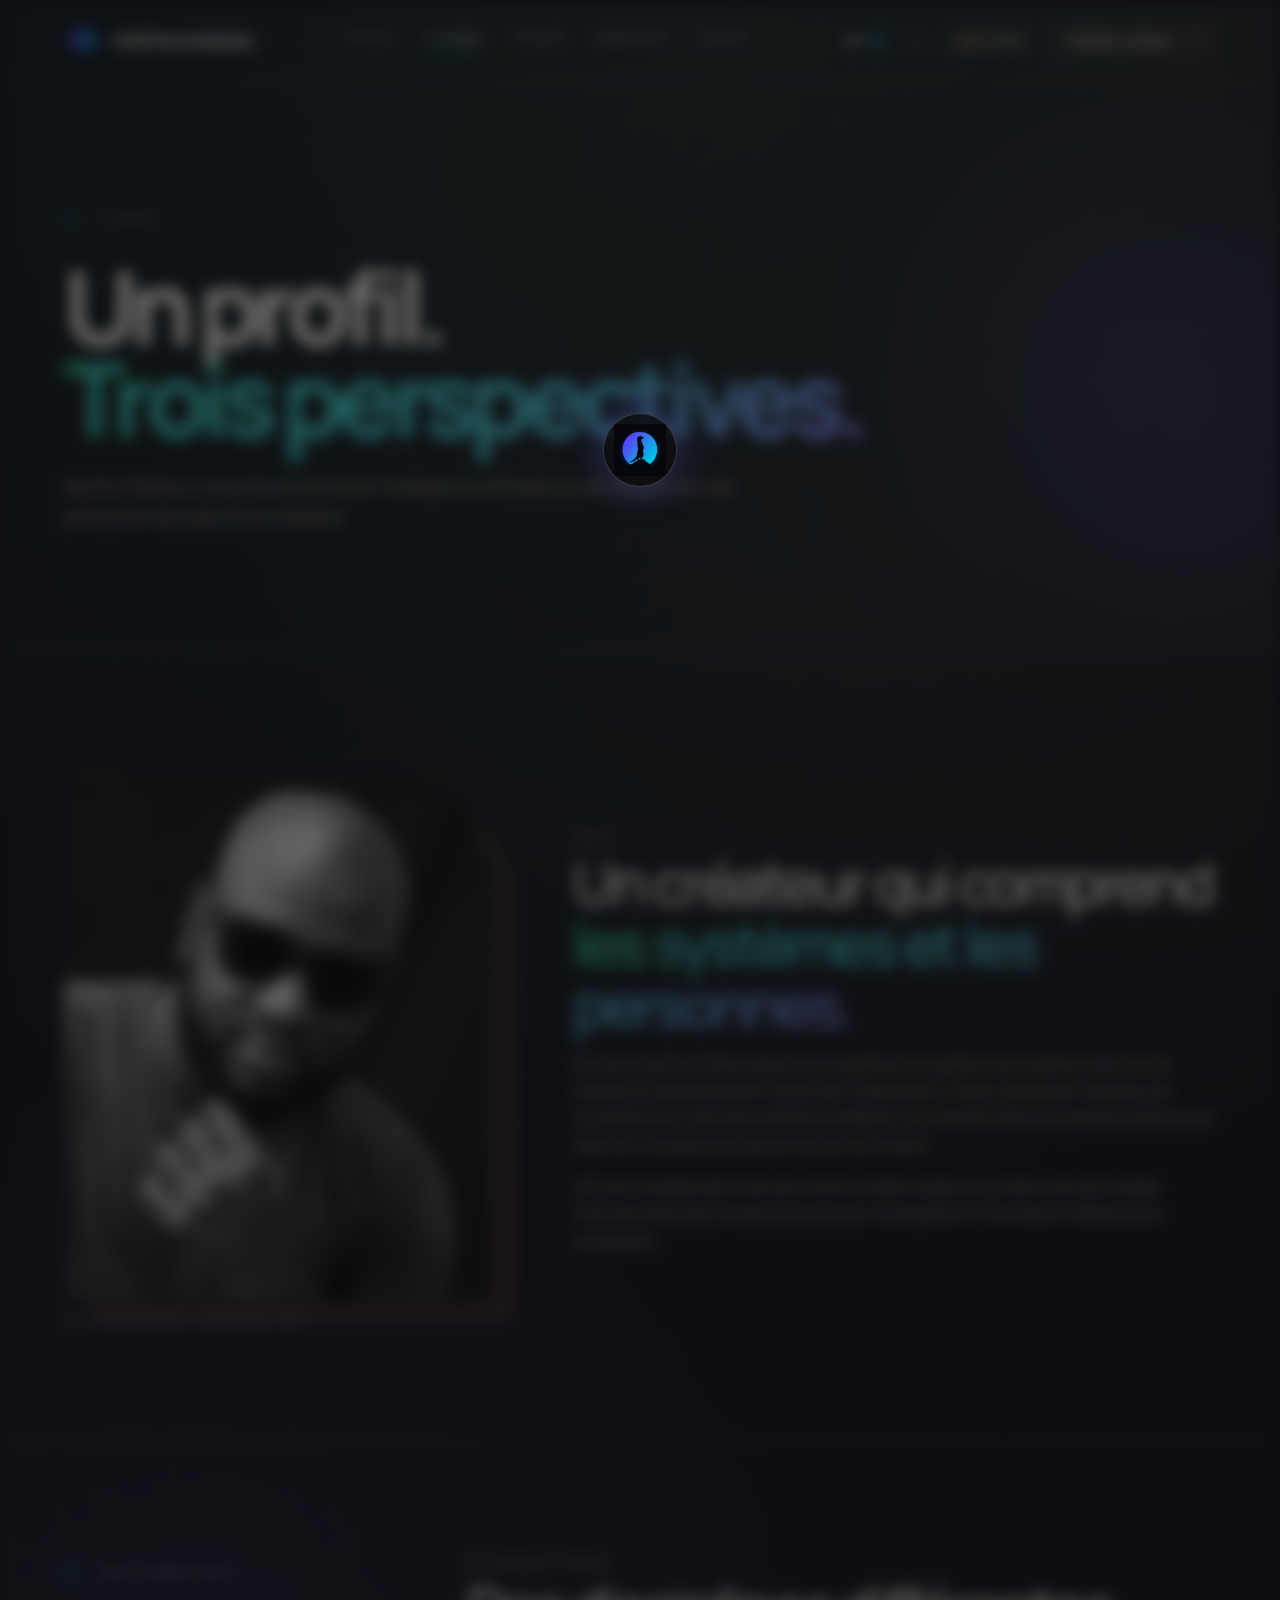
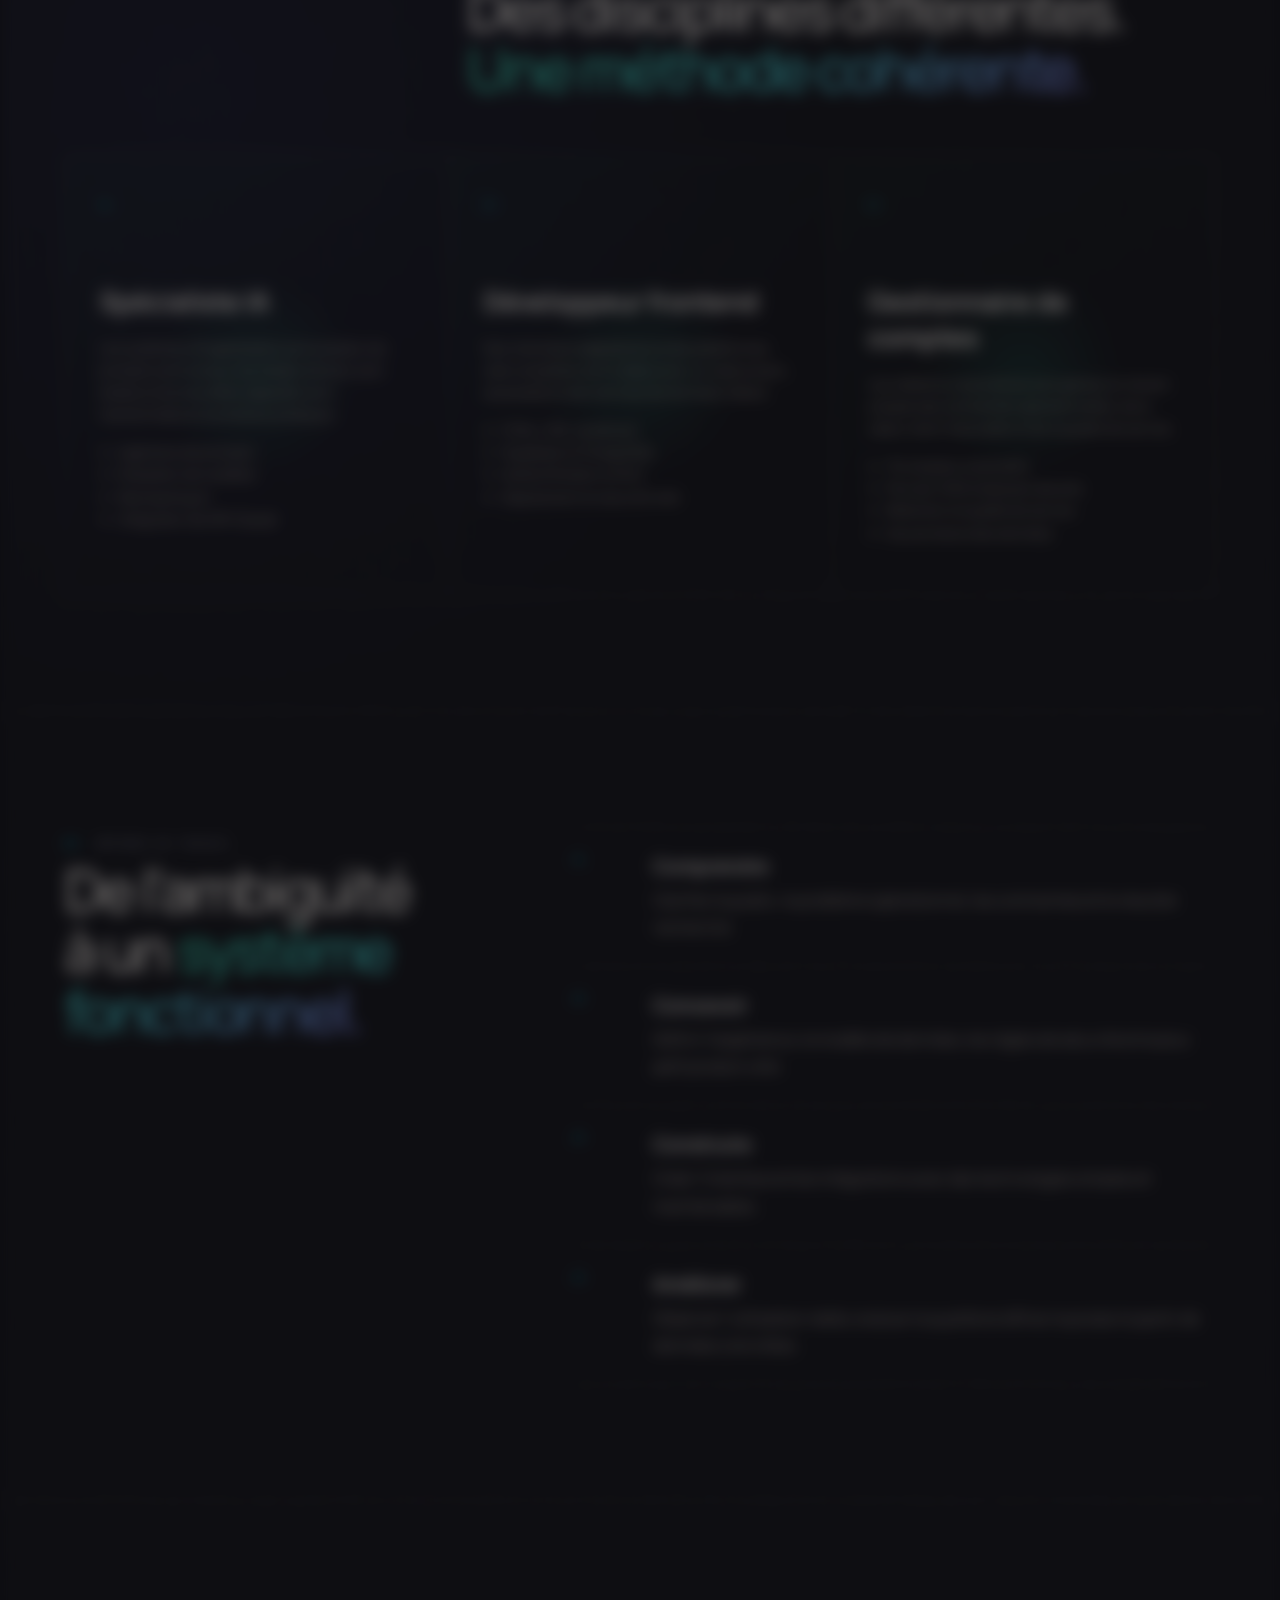
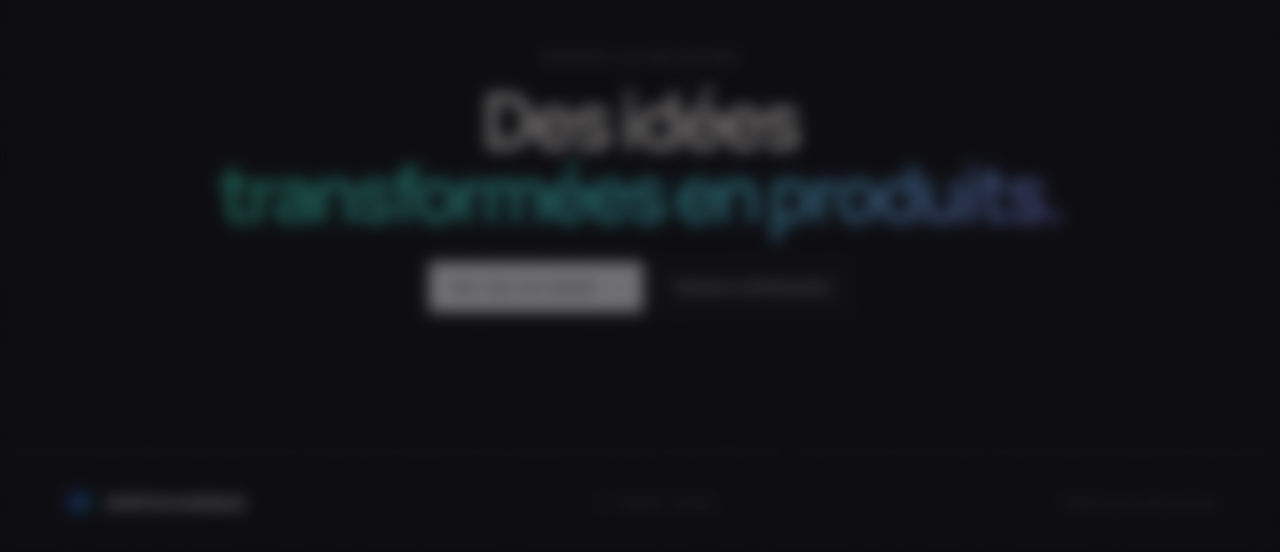
==== about.html @ bcaf723c "Initial portfolio website" ====
<!DOCTYPE html>
<html lang="fr">
<head>
  <meta charset="UTF-8">
  <meta name="viewport" content="width=device-width, initial-scale=1.0">
  <meta name="description" content="Découvrez le profil hybride de Myrtho Charles entre intelligence artificielle, développement frontend et gestion de comptes.">
  <title>À propos | Myrtho Charles</title>
  <script src="language-bootstrap.js"></script>
  <link rel="icon" href="assets/images/otter-tech-logo.png">
  <link rel="preconnect" href="https://fonts.googleapis.com">
  <link rel="preconnect" href="https://fonts.gstatic.com" crossorigin>
  <link href="https://fonts.googleapis.com/css2?family=Geist+Mono:wght@400;500;600;700&family=Manrope:wght@400;500;600;700;800&display=swap" rel="stylesheet">
  <link rel="stylesheet" href="styles.css">
</head>
<body class="tech-mode">
  <div class="page-noise" aria-hidden="true"></div>

  <!-- En-tête commun à toutes les pages. -->
  <header class="site-header">
    <a class="brand" href="index.html"><img src="assets/images/otter-tech-logo.png" alt="Logo en forme de loutre"><span>MYRTHO CHARLES<span class="accent">.</span></span></a>
    <button class="menu-button" type="button" aria-label="Ouvrir le menu" aria-expanded="false">☰</button>
    <nav class="main-navigation" aria-label="Navigation principale">
      <a href="index.html">Accueil</a>
      <a class="active" href="about.html">À propos</a>
      <a href="projects.html">Projets</a>
      <a href="experience.html">Expérience</a>
      <a href="contact.html">Contact</a>
    </nav>
    <div class="header-actions">
      <button class="mode-toggle" type="button" aria-label="Changer de perspective"><span class="tech-label active">TECH</span><i aria-hidden="true"></i><span class="business-label">BIZ</span></button>
      <div class="language-control"><label for="language-selector">LANGUE</label><select id="language-selector" aria-label="Choisir la langue du site"><option value="en">EN</option><option value="fr" selected>FR</option><option value="ht">KR</option><option value="es">ES</option></select><div id="google-translate-element" aria-hidden="true"></div></div>
      <a class="small-button" href="contact.html">Prendre contact <span>↗</span></a>
    </div>
  </header>

  <main>
    <!-- Introduction de la page. -->
    <section class="inner-hero">
      <p class="section-number"><span>01</span> À PROPOS</p>
      <h1>Un profil.<br><em>Trois perspectives.</em></h1>
      <p>Myrtho Charles évolue à la rencontre de l’intelligence artificielle, du développement de produits et des opérations d’affaires.</p>
    </section>

    <!-- Présentation personnelle détaillée. -->
    <section class="section profile-section">
      <figure class="profile-photo">
        <img src="assets/images/tito-old.jpg" alt="Portrait de Bui Gerry Myrtho Charles">
        <figcaption>Bui Gerry Myrtho Charles · Port-au-Prince, Haïti</figcaption>
      </figure>
      <div class="profile-copy">
        <p class="eyebrow">PROFIL</p>
        <h2>Un créateur qui comprend <em>les systèmes et les personnes.</em></h2>
        <p>Bui Gerry Myrtho Charles associe une expérience en gestion de comptes clients à une pratique du développement web et de l’IA générative. Cette combinaison favorise une compréhension claire des problèmes d’affaires, leur transformation en produits utiles et une attention constante aux personnes qui les utilisent.</p>
        <p>CEO de ComptaGuide Financials, Myrtho Charles dirige une initiative de technologie financière destinée à rendre les processus comptables et l’information d’affaires plus accessibles.</p>
      </div>
    </section>

    <!-- Les trois axes qui structurent le profil. -->
    <section class="section">
      <div class="section-heading"><p class="section-number"><span>02</span> TROIS PERSPECTIVES</p><div><p class="eyebrow">UN AVANTAGE HYBRIDE</p><h2>Des disciplines différentes.<br><em>Une méthode cohérente.</em></h2></div></div>
      <div class="detail-grid">
        <article><span>01</span><h3>Spécialiste IA</h3><p>Les systèmes d’IA générative sont évalués, les prompts sont conçus, les modes d’échec sont testés et les nouvelles capacités sont transformées en processus pratiques.</p><ul><li>Ingénierie de prompts</li><li>Évaluation de modèles</li><li>Red teaming IA</li><li>Intégration de l’API Claude</li></ul></article>
        <article><span>02</span><h3>Développeur frontend</h3><p>Des interfaces adaptatives et des plateformes web complètes sont créées avec un code propre, accessible et des services de données fiables.</p><ul><li>HTML, CSS, JavaScript</li><li>Supabase et PostgreSQL</li><li>Authentification et RLS</li><li>Déploiement et sécurité web</li></ul></article>
        <article><span>03</span><h3>Gestionnaire de comptes</h3><p>Les relations corporatives sont gérées en tenant compte des contraintes opérationnelles, de la valeur client mesurable et de la qualité de service.</p><ul><li>76 comptes corporatifs</li><li>Plus de 3 000 employés assurés</li><li>Rétention et qualité de service</li><li>Gouvernance des données</li></ul></article>
      </div>
    </section>

    <!-- Méthode de travail. -->
    <section class="section process-section">
      <div><p class="section-number"><span>03</span> MÉTHODE DE TRAVAIL</p><h2>De l’ambiguïté<br>à un <em>système fonctionnel.</em></h2></div>
      <ol class="process-list">
        <li><span>01</span><div><h3>Comprendre</h3><p>Clarifier le public, le problème opérationnel, les contraintes et le résultat recherché.</p></div></li>
        <li><span>02</span><div><h3>Concevoir</h3><p>Définir l’expérience, le modèle de données, les règles de sécurité et le plus petit produit utile.</p></div></li>
        <li><span>03</span><div><h3>Construire</h3><p>Créer l’interface et les intégrations avec des technologies simples et maintenables.</p></div></li>
        <li><span>04</span><div><h3>Améliorer</h3><p>Observer l’utilisation réelle, évaluer la qualité et affiner le produit à partir de données concrètes.</p></div></li>
      </ol>
    </section>

    <section class="contact-section"><p class="eyebrow">DÉCOUVRIR LES RÉALISATIONS</p><h2>Des idées<br><em>transformées en produits.</em></h2><div class="button-group"><a class="primary-button" href="projects.html">Voir tous les projets <span>→</span></a><a class="secondary-button" href="experience.html">Parcours professionnel</a></div></section>
  </main>

  <footer class="site-footer"><a class="brand" href="index.html"><img src="assets/images/otter-tech-logo.png" alt=""><span>MYRTHO CHARLES<span class="accent">.</span></span></a><p>IA × FRONTEND × AFFAIRES</p><p>© <span id="current-year"></span> Bui Gerry Myrtho Charles</p></footer>
  <script src="script.js"></script>
</body>
</html>
---- styles.css ----
/* ==========================================================
   1. VARIABLES ET RÉGLAGES GÉNÉRAUX
   Les couleurs et polices principales sont centralisées ici.
========================================================== */
:root {
  --color-background: #0d0d11;
  --color-surface: #19171a;
  --color-text: #fff8ef;
  --color-muted: #b9aca2;
  --color-violet: #6366f1;
  --color-cyan: #06b6d4;
  --color-coral: #ff8a6b;
  --color-gold: #f5c46b;
  --color-forest: #123c2f;
  --color-forest-deep: #071f19;
  --color-emerald: #2dd4a8;
  --color-mint: #a7f3d0;
  --color-border: rgba(255, 248, 239, 0.14);
  --gradient-accent: linear-gradient(135deg, #2dd4a8, #43d4dc 55%, #8b86ff);
  --font-body: "Manrope", Arial, sans-serif;
  --font-code: "Geist Mono", monospace;
  --page-width: 1440px;
}

* {
  box-sizing: border-box;
}

html {
  scroll-behavior: smooth;
}

body {
  margin: 0;
  background:
    radial-gradient(circle at 50% 0%, rgba(18, 60, 47, 0.38), transparent 34%),
    radial-gradient(circle at 85% 8%, rgba(255, 138, 107, 0.07), transparent 25%),
    radial-gradient(circle at 15% 45%, rgba(99, 102, 241, 0.08), transparent 28%),
    var(--color-background);
  color: var(--color-text);
  font-family: var(--font-body);
}

/* Présente la structure du site sous un flou pendant la traduction. */
html.translation-pending {
  background: #0d0d11;
}

html.translation-pending body {
  filter: blur(8px);
  opacity: 0.42;
  pointer-events: none;
  user-select: none;
}

html.translation-pending::after {
  content: "";
  position: fixed;
  z-index: 10000;
  top: 50%;
  left: 50%;
  width: 72px;
  height: 72px;
  border: 1px solid rgba(255, 255, 255, 0.18);
  border-radius: 50%;
  background: rgba(13, 13, 17, 0.8) url("assets/images/otter-tech-logo.png") center / 52px no-repeat;
  box-shadow: 0 0 38px rgba(99, 102, 241, 0.35);
  transform: translate(-50%, -50%);
}

a {
  color: inherit;
  text-decoration: none;
}

button {
  color: inherit;
  font: inherit;
}

.business-content {
  display: none;
}

.business-mode .business-content {
  display: block;
}

.business-mode .tech-content {
  display: none;
}

.page-noise {
  position: fixed;
  z-index: 20;
  inset: 0;
  pointer-events: none;
  opacity: 0.035;
  background-image: url("data:image/svg+xml,%3Csvg viewBox='0 0 180 180' xmlns='http://www.w3.org/2000/svg'%3E%3Cfilter id='noise'%3E%3CfeTurbulence type='fractalNoise' baseFrequency='.9' numOctaves='3'/%3E%3C/filter%3E%3Crect width='100%25' height='100%25' filter='url(%23noise)'/%3E%3C/svg%3E");
}

.accent {
  color: var(--color-cyan);
}

/* ==========================================================
   2. COMPOSANTS RÉUTILISABLES
   Boutons, étiquettes, titres et tags partagés dans le site.
========================================================== */
.brand {
  display: flex;
  align-items: center;
  gap: 12px;
  font-weight: 800;
  letter-spacing: -0.04em;
}

.brand img {
  width: 38px;
  height: 38px;
  border-radius: 50%;
  object-fit: cover;
}

.eyebrow,
.section-number {
  color: #858594;
  font-family: var(--font-code);
  font-size: 10px;
  font-weight: 600;
  letter-spacing: 0.15em;
}

.eyebrow span,
.section-number span {
  margin-right: 10px;
  color: var(--color-cyan);
}

.primary-button,
.secondary-button,
.small-button {
  display: inline-flex;
  align-items: center;
  justify-content: center;
  gap: 18px;
  border: 1px solid var(--color-border);
  font-family: var(--font-code);
  font-size: 12px;
  font-weight: 600;
  transition: 200ms ease;
}

/* Sélecteur personnalisé qui pilote Google Traduction. */
.language-control {
  position: relative;
  display: flex;
  align-items: center;
  gap: 7px;
  padding: 7px 9px;
  border: 1px solid var(--color-border);
  border-radius: 20px;
  background: rgba(255, 248, 239, 0.05);
}

.language-control label {
  color: var(--color-gold);
  font-family: var(--font-code);
  font-size: 8px;
  font-weight: 700;
}

.language-control select {
  border: 0;
  outline: 0;
  background: transparent;
  color: var(--color-text);
  font-family: var(--font-code);
  font-size: 10px;
  cursor: pointer;
}

.language-control option {
  background: var(--color-surface);
}

#google-translate-element,
.goog-te-banner-frame,
.skiptranslate iframe,
#goog-gt-tt,
.goog-te-balloon-frame,
iframe.goog-te-balloon-frame,
.goog-tooltip,
.goog-tooltip:hover,
.goog-te-spinner-pos {
  display: none !important;
}

/* Supprime la sélection bleue et l'infobulle d'évaluation de Google. */
.goog-text-highlight {
  border: 0 !important;
  background: transparent !important;
  background-color: transparent !important;
  box-shadow: none !important;
}

/* Google enveloppe chaque traduction dans des balises font. */
body.translated-ltr font,
body.translated-rtl font {
  background: transparent !important;
  background-color: transparent !important;
  box-shadow: none !important;
}

body {
  top: 0 !important;
}

.primary-button {
  padding: 16px 20px;
  border-color: #ffffff;
  background: #ffffff;
  color: #0d0d11;
}

.primary-button:hover {
  border-color: var(--color-emerald);
  background: var(--color-emerald);
  box-shadow: 0 12px 35px rgba(45, 212, 168, 0.22);
  transform: translateY(-3px);
}

.secondary-button {
  padding: 16px 20px;
  background: rgba(255, 255, 255, 0.025);
}

.secondary-button:hover,
.small-button:hover {
  border-color: var(--color-emerald);
  background: rgba(45, 212, 168, 0.1);
  box-shadow: 0 10px 30px rgba(7, 31, 25, 0.45);
  transform: translateY(-3px);
}

.secondary-button b {
  color: var(--color-cyan);
}

.button-group {
  display: flex;
  gap: 12px;
  margin-top: 32px;
}

.tags {
  display: flex;
  flex-wrap: wrap;
  gap: 7px;
}

.tags span {
  padding: 7px 9px;
  border: 1px solid var(--color-border);
  background: rgba(255, 255, 255, 0.02);
  color: #a7a7b4;
  font-family: var(--font-code);
  font-size: 9px;
}

.section {
  max-width: var(--page-width);
  margin: 0 auto;
  padding: 115px 5vw;
  border-bottom: 1px solid var(--color-border);
}

.section-heading {
  display: grid;
  grid-template-columns: 35% 65%;
  margin-bottom: 55px;
}

.section-heading .eyebrow {
  margin-top: 0;
}

.section h2 {
  margin: 0;
  font-size: clamp(36px, 4.6vw, 68px);
  font-weight: 500;
  line-height: 1.03;
  letter-spacing: -0.055em;
}

.section h2 em,
.contact-section h2 em,
.hero h2 em {
  background: var(--gradient-accent);
  background-clip: text;
  color: transparent;
  font-style: normal;
}

/* ==========================================================
   3. EN-TÊTE ET NAVIGATION
========================================================== */
.site-header {
  position: relative;
  z-index: 10;
  display: flex;
  align-items: center;
  justify-content: space-between;
  max-width: var(--page-width);
  height: 82px;
  margin: 0 auto;
  padding: 0 5vw;
  border-bottom: 1px solid var(--color-border);
}

.main-navigation {
  display: flex;
  gap: 32px;
  color: #aaaab8;
  font-family: var(--font-code);
  font-size: 12px;
}

.main-navigation a:hover {
  color: #ffffff;
}

.main-navigation a.active {
  color: #ffffff;
}

.main-navigation a.active::after {
  display: block;
  width: 100%;
  height: 1px;
  margin-top: 6px;
  background: var(--gradient-accent);
  content: "";
}

.header-actions,
.mode-toggle {
  display: flex;
  align-items: center;
}

.header-actions {
  gap: 16px;
}

.mode-toggle {
  gap: 7px;
  border: 0;
  background: transparent;
  color: #666676;
  font-family: var(--font-code);
  font-size: 9px;
  font-weight: 700;
  cursor: pointer;
}

.mode-toggle .active {
  color: #ffffff;
}

.mode-toggle i {
  position: relative;
  width: 31px;
  height: 17px;
  border: 1px solid var(--color-border);
  border-radius: 10px;
}

.mode-toggle i::after {
  position: absolute;
  top: 3px;
  left: 3px;
  width: 9px;
  height: 9px;
  border-radius: 50%;
  background: var(--color-cyan);
  content: "";
  transition: 200ms ease;
}

.business-mode .mode-toggle i::after {
  left: 17px;
  background: var(--color-violet);
}

.small-button {
  padding: 12px 17px;
  background: rgba(255, 255, 255, 0.04);
}

.menu-button {
  display: none;
  border: 0;
  background: transparent;
  font-size: 24px;
}

/* ==========================================================
   4. SECTION HERO
========================================================== */
.hero {
  position: relative;
  display: grid;
  grid-template-columns: 58% 42%;
  max-width: var(--page-width);
  min-height: 780px;
  margin: 0 auto;
  padding: 100px 5vw 45px;
  overflow: hidden;
}

.hero::before {
  position: absolute;
  top: 70px;
  left: -380px;
  width: 600px;
  height: 600px;
  border-radius: 50%;
  background: rgba(255, 138, 107, 0.11);
  content: "";
  filter: blur(100px);
}

.hero-content {
  position: relative;
  z-index: 2;
}

.availability-badge {
  display: inline-flex;
  align-items: center;
  gap: 9px;
  padding: 8px 12px;
  border: 1px solid rgba(6, 182, 212, 0.25);
  border-radius: 30px;
  background: rgba(6, 182, 212, 0.07);
  color: #c8fbff;
  font-family: var(--font-code);
  font-size: 10px;
  font-weight: 600;
  letter-spacing: 0.08em;
  text-transform: uppercase;
}

.availability-badge i {
  width: 7px;
  height: 7px;
  border-radius: 50%;
  background: #35e2a2;
  box-shadow: 0 0 12px #35e2a2;
  animation: pulse 1.8s infinite;
}

.hero .eyebrow {
  margin: 30px 0 16px;
}

.hero h1 {
  max-width: 800px;
  margin: 0;
  font-family: "Playfair Display", Georgia, serif;
  font-size: clamp(56px, 7vw, 104px);
  font-weight: 800;
  line-height: 0.94;
  letter-spacing: -0.035em;
}

.hero h1 span {
  display: inline-block;
  color: transparent;
  background: linear-gradient(
    110deg,
    #c4b5fd 0%,
    #8b5cf6 24%,
    #6366f1 48%,
    #22d3ee 76%,
    #a5f3fc 100%
  );
  background-size: 180% 100%;
  background-clip: text;
  -webkit-background-clip: text;
  -webkit-text-stroke: 0.35px rgba(255, 255, 255, 0.32);
  filter:
    drop-shadow(0 2px 0 rgba(0, 0, 0, 0.35))
    drop-shadow(0 0 18px rgba(99, 102, 241, 0.22))
    drop-shadow(0 0 28px rgba(6, 182, 212, 0.12));
  animation: luxury-gradient 8s ease-in-out infinite alternate;
}

.hero h2 {
  max-width: 690px;
  margin: 35px 0 20px;
  font-size: clamp(25px, 3vw, 43px);
  font-weight: 500;
  line-height: 1.1;
  letter-spacing: -0.045em;
}

.hero-description {
  max-width: 660px;
  color: var(--color-muted);
  font-size: 15px;
  line-height: 1.75;
}

.hero-visual {
  position: relative;
  display: flex;
  align-items: center;
  justify-content: center;
}

.hero-visual > img {
  width: min(430px, 100%);
  border-radius: 50%;
  filter: drop-shadow(0 0 40px rgba(6, 182, 212, 0.16));
  animation: float 6s ease-in-out infinite;
}

.orbit {
  position: absolute;
  width: 470px;
  height: 470px;
  border: 1px solid rgba(255, 255, 255, 0.1);
  border-radius: 50%;
}

.orbit-large {
  width: 540px;
  height: 540px;
  border-style: dashed;
  animation: rotate 30s linear infinite;
}

.floating-card {
  position: absolute;
  display: flex;
  align-items: center;
  gap: 10px;
  padding: 10px 14px;
  border: 1px solid var(--color-border);
  background: rgba(31, 27, 27, 0.9);
  backdrop-filter: blur(12px);
}

.floating-card strong {
  color: var(--color-cyan);
  font-family: var(--font-code);
}

.floating-card small {
  color: var(--color-muted);
  font-family: var(--font-code);
  font-size: 8px;
}

.card-ai {
  top: 25%;
  right: 0;
}

.card-clients {
  bottom: 25%;
  left: 0;
}

/* Terminal décoratif du hero. */
.terminal {
  grid-column: 1 / -1;
  width: min(780px, 75%);
  margin-top: 35px;
  border: 1px solid var(--color-border);
  background: rgba(5, 5, 8, 0.75);
  box-shadow: 0 15px 50px rgba(0, 0, 0, 0.3);
  font-family: var(--font-code);
  font-size: 12px;
}

.terminal-header {
  display: flex;
  align-items: center;
  gap: 6px;
  height: 32px;
  padding: 0 12px;
  border-bottom: 1px solid var(--color-border);
}

.terminal-header span {
  width: 7px;
  height: 7px;
  border-radius: 50%;
  background: #464650;
}

.terminal-header b {
  margin-left: 8px;
  color: #5d5d6d;
  font-size: 9px;
}

.terminal code {
  display: block;
  padding: 17px;
  color: #c8cad5;
}

.terminal code i {
  color: var(--color-cyan);
}

.cursor {
  display: inline-block;
  width: 7px;
  height: 14px;
  margin-left: 3px;
  background: var(--color-violet);
  vertical-align: middle;
  animation: blink 800ms infinite;
}

/* ==========================================================
   5. INDICATEURS ET SECTION À PROPOS
========================================================== */
.metrics {
  display: grid;
  grid-template-columns: repeat(3, 1fr);
  max-width: var(--page-width);
  margin: 0 auto;
  padding: 0 5vw;
  border-top: 1px solid var(--color-border);
  border-bottom: 1px solid var(--color-border);
}

.metrics article {
  display: flex;
  align-items: center;
  gap: 16px;
  padding: 35px 28px;
  border-left: 1px solid var(--color-border);
}

/* Introduction humaine placée entre les chiffres et la présentation. */
.human-intro {
  display: grid;
  grid-template-columns: 0.65fr 1.35fr;
  align-items: center;
  gap: 70px;
  max-width: var(--page-width);
  margin: 0 auto;
  padding: 90px 5vw;
  border-bottom: 1px solid var(--color-border);
  background: linear-gradient(110deg, rgba(255, 138, 107, 0.075), rgba(245, 196, 107, 0.025));
}

.human-intro figure {
  margin: 0;
}

.human-intro img {
  display: block;
  width: min(360px, 100%);
  border-radius: 42% 42% 12px 12px;
  box-shadow: 22px 22px 0 rgba(245, 196, 107, 0.12);
}

.human-intro h2 {
  margin: 15px 0 20px;
  font-size: clamp(34px, 4vw, 58px);
  line-height: 1.05;
  letter-spacing: -0.05em;
}

.human-intro h2 em {
  color: var(--color-coral);
  font-style: normal;
}

.human-intro > div > p:not(.eyebrow) {
  max-width: 650px;
  color: var(--color-muted);
  line-height: 1.75;
}

.human-intro a {
  display: inline-block;
  margin-top: 18px;
  color: var(--color-gold);
  font-family: var(--font-code);
  font-size: 11px;
}

.metrics article:first-child {
  border-left: 0;
}

.metrics strong {
  font-size: 34px;
  letter-spacing: -0.05em;
}

.metrics strong span {
  color: var(--color-cyan);
}

.metrics p {
  color: var(--color-muted);
  font-family: var(--font-code);
  font-size: 9px;
  line-height: 1.6;
  text-transform: uppercase;
}

.about-grid {
  display: grid;
  grid-template-columns: 1.3fr 0.7fr;
  align-items: end;
  gap: 90px;
  margin-top: 45px;
}

.about-grid h2 span {
  color: #777785;
}

.about-grid > div > p {
  color: var(--color-muted);
  font-size: 15px;
  line-height: 1.75;
}

.mode-message {
  margin-top: 25px;
  padding-left: 14px;
  border-left: 2px solid var(--color-cyan);
  color: var(--color-cyan) !important;
  font-family: var(--font-code);
  font-size: 10px !important;
  font-weight: 600;
}

/* ==========================================================
   6. CARTES DE COMPÉTENCES
========================================================== */
.skill-grid {
  display: grid;
  grid-template-columns: repeat(4, 1fr);
  border: 1px solid var(--color-border);
}

.skill-card {
  position: relative;
  min-height: 310px;
  padding: 28px;
  border-left: 1px solid var(--color-border);
  background: linear-gradient(145deg, rgba(255, 248, 239, 0.045), rgba(255, 138, 107, 0.015));
  transition: 200ms ease;
}

.skill-card:first-child {
  border-left: 0;
}

.skill-card:hover {
  background: rgba(99, 102, 241, 0.07);
  transform: translateY(-4px);
}

.skill-icon {
  display: block;
  margin-bottom: 55px;
  color: var(--color-cyan);
  font-size: 25px;
}

.skill-card h3 {
  margin-bottom: 22px;
  font-size: 18px;
}

.skill-card > b {
  position: absolute;
  right: 20px;
  bottom: 17px;
  color: #454550;
  font-family: var(--font-code);
  font-size: 9px;
}

/* ==========================================================
   7. CARTES DE PROJETS
========================================================== */
.project-list {
  display: grid;
  gap: 18px;
}

.project-card {
  border: 1px solid var(--color-border);
  background: linear-gradient(120deg, rgba(255, 248, 239, 0.045), rgba(255, 138, 107, 0.015));
  overflow: hidden;
}

.project-card:hover {
  border-color: rgba(99, 102, 241, 0.45);
}

.project-header {
  display: grid;
  grid-template-columns: 55px 1fr 52px;
  align-items: center;
  height: 52px;
  border-bottom: 1px solid var(--color-border);
}

.project-header > span,
.project-header > a {
  display: grid;
  place-items: center;
  height: 100%;
}

.project-header > span {
  border-right: 1px solid var(--color-border);
  color: var(--color-cyan);
  font-family: var(--font-code);
  font-size: 10px;
}

.project-header > a {
  border-left: 1px solid var(--color-border);
  font-size: 22px;
}

.project-header p {
  padding-left: 20px;
  color: #858593;
  font-family: var(--font-code);
  font-size: 9px;
  font-weight: 600;
  letter-spacing: 0.12em;
}

.project-content {
  display: grid;
  grid-template-columns: 1fr 1.1fr;
  min-height: 350px;
}

.project-content > div:first-child {
  padding: 55px;
}

.project-content h3 {
  margin: 0 0 18px;
  font-size: 36px;
  letter-spacing: -0.04em;
}

.project-content p {
  max-width: 480px;
  color: var(--color-muted);
  line-height: 1.7;
}

.project-content .tags {
  margin-top: 30px;
}

.compact-project {
  display: block;
  min-height: 0;
}

.project-dashboard {
  display: grid;
  place-items: center;
  padding: 40px;
  background: radial-gradient(circle, rgba(99, 102, 241, 0.15), transparent 65%);
}

.dashboard-window {
  width: 100%;
  max-width: 480px;
  border: 1px solid rgba(255, 255, 255, 0.15);
  background: #0a0a0e;
  box-shadow: 0 25px 60px rgba(0, 0, 0, 0.5);
  aspect-ratio: 1.55;
  transform: perspective(900px) rotateY(-4deg) rotateX(3deg);
}

.dashboard-bar {
  display: flex;
  align-items: center;
  gap: 5px;
  height: 28px;
  padding: 0 10px;
  border-bottom: 1px solid var(--color-border);
}

.dashboard-bar i {
  width: 6px;
  height: 6px;
  border-radius: 50%;
  background: #373741;
}

.dashboard-body {
  display: grid;
  grid-template-columns: 20% 80%;
  height: calc(100% - 28px);
}

.dashboard-body aside {
  border-right: 1px solid var(--color-border);
}

.dashboard-body > div {
  display: grid;
  grid-template-columns: repeat(3, 1fr);
  gap: 10px;
  padding: 28px;
}

.dashboard-body span,
.dashboard-body strong {
  grid-column: 1 / -1;
  display: block;
  background: rgba(255, 255, 255, 0.12);
}

.dashboard-body span {
  width: 35%;
  height: 7px;
  background: var(--color-violet);
}

.dashboard-body strong {
  width: 65%;
  height: 24px;
}

.dashboard-body i {
  height: 80px;
  border: 1px solid var(--color-border);
  background: linear-gradient(to top, rgba(6, 182, 212, 0.2), transparent);
}

.project-stats {
  display: grid;
  grid-template-columns: repeat(3, 1fr);
  border-top: 1px solid var(--color-border);
}

.project-stats div {
  padding: 22px 35px;
  border-left: 1px solid var(--color-border);
}

.project-stats div:first-child {
  border-left: 0;
}

.project-stats strong,
.project-stats span {
  display: block;
  font-family: var(--font-code);
}

.project-stats strong {
  color: var(--color-cyan);
  font-size: 18px;
}

.project-stats span {
  color: #686875;
  font-size: 9px;
  text-transform: uppercase;
}

/* ==========================================================
   8. EXPÉRIENCE ET FORMATION
========================================================== */
.timeline {
  border-top: 1px solid var(--color-border);
}

.timeline article {
  display: grid;
  grid-template-columns: 60px 130px 1fr 1fr;
  align-items: center;
  gap: 25px;
  padding: 32px 0;
  border-bottom: 1px solid var(--color-border);
}

.timeline-number {
  display: grid;
  place-items: center;
  width: 30px;
  height: 30px;
  border: 1px solid var(--color-border);
  border-radius: 50%;
  color: var(--color-cyan);
  font-family: var(--font-code);
  font-size: 9px;
}

.timeline article > p {
  color: var(--color-muted);
  font-size: 13px;
  line-height: 1.65;
}

.timeline article > p:nth-child(2) {
  font-family: var(--font-code);
  font-size: 9px;
  text-transform: uppercase;
}

.timeline h3 {
  margin: 0 0 7px;
  font-size: 20px;
}

.timeline h4 {
  margin: 0;
  color: var(--color-cyan);
  font-family: var(--font-code);
  font-size: 10px;
  text-transform: uppercase;
}

.education-grid {
  display: grid;
  grid-template-columns: repeat(3, 1fr);
  gap: 12px;
  margin-top: 45px;
}

.education-grid article {
  padding: 30px;
  border: 1px solid var(--color-border);
  background: rgba(255, 255, 255, 0.018);
}

.education-grid article > span {
  color: var(--color-cyan);
  font-family: var(--font-code);
  font-size: 9px;
}

.education-grid h3 {
  margin: 35px 0 10px;
  font-size: 20px;
}

.education-grid p {
  color: var(--color-muted);
  font-size: 13px;
}

/* ==========================================================
   9. CONTACT ET PIED DE PAGE
========================================================== */
.contact-section {
  position: relative;
  padding: 140px 5vw;
  overflow: hidden;
  text-align: center;
}

.contact-section h2 {
  margin: 20px 0;
  font-size: clamp(48px, 6vw, 88px);
  line-height: 0.95;
  letter-spacing: -0.065em;
}

.contact-section > p:not(.eyebrow) {
  max-width: 580px;
  margin: 25px auto;
  color: var(--color-muted);
  line-height: 1.6;
}

.contact-section .button-group {
  position: relative;
  justify-content: center;
}

.contact-glow {
  position: absolute;
  bottom: -220px;
  left: 50%;
  width: 600px;
  height: 300px;
  background: var(--color-violet);
  opacity: 0.28;
  filter: blur(120px);
  transform: translateX(-50%);
}

.site-footer {
  display: flex;
  align-items: center;
  justify-content: space-between;
  max-width: var(--page-width);
  min-height: 100px;
  margin: 0 auto;
  padding: 20px 5vw;
  border-top: 1px solid var(--color-border);
}

.site-footer p {
  color: #6c6c79;
  font-family: var(--font-code);
  font-size: 9px;
}

.site-footer .brand img {
  width: 30px;
  height: 30px;
}

/* ==========================================================
   10. PAGES INTÉRIEURES
   Styles communs aux pages About, Projects, Experience et Contact.
========================================================== */
.inner-hero {
  position: relative;
  max-width: var(--page-width);
  margin: 0 auto;
  padding: 120px 5vw 100px;
  border-bottom: 1px solid var(--color-border);
  overflow: hidden;
}

.inner-hero::after {
  position: absolute;
  top: 20%;
  right: -120px;
  width: 420px;
  height: 420px;
  border-radius: 50%;
  background: rgba(99, 102, 241, 0.15);
  content: "";
  filter: blur(100px);
}

.inner-hero h1 {
  position: relative;
  z-index: 1;
  max-width: 1000px;
  margin: 35px 0 28px;
  font-size: clamp(60px, 8vw, 116px);
  line-height: 0.9;
  letter-spacing: -0.075em;
}

.inner-hero h1 em {
  background: var(--gradient-accent);
  background-clip: text;
  color: transparent;
  font-style: normal;
}

.inner-hero > p:last-of-type {
  max-width: 680px;
  color: var(--color-muted);
  font-size: 17px;
  line-height: 1.75;
}

.profile-section {
  display: grid;
  grid-template-columns: 0.8fr 1.2fr;
  align-items: center;
  gap: 80px;
}

.profile-logo {
  display: grid;
  place-items: center;
  padding: 40px;
  background: radial-gradient(circle, rgba(6, 182, 212, 0.14), transparent 65%);
}

.profile-photo {
  margin: 0;
}

.profile-photo img {
  display: block;
  width: min(500px, 100%);
  border-radius: 18px 120px 18px 18px;
  box-shadow: 24px 24px 0 rgba(255, 138, 107, 0.12);
}

.profile-photo figcaption,
.case-photo figcaption,
.location-photo figcaption {
  margin-top: 13px;
  color: var(--color-muted);
  font-family: var(--font-code);
  font-size: 8px;
}

.profile-logo img {
  width: min(460px, 100%);
  border-radius: 50%;
}

.profile-copy > p:not(.eyebrow) {
  color: var(--color-muted);
  font-size: 15px;
  line-height: 1.8;
}

.detail-grid {
  display: grid;
  grid-template-columns: repeat(3, 1fr);
  border: 1px solid var(--color-border);
}

.detail-grid article {
  min-height: 390px;
  padding: 35px;
  border-left: 1px solid var(--color-border);
  background: linear-gradient(145deg, rgba(255, 248, 239, 0.045), rgba(245, 196, 107, 0.01));
}

.detail-grid article:first-child {
  border-left: 0;
}

.detail-grid article > span,
.project-type {
  color: var(--color-cyan);
  font-family: var(--font-code);
  font-size: 9px;
  letter-spacing: 0.1em;
}

.detail-grid h3 {
  margin: 70px 0 18px;
  font-size: 26px;
}

.detail-grid p,
.detail-grid li {
  color: var(--color-muted);
  font-size: 13px;
  line-height: 1.7;
}

.detail-grid ul {
  padding-left: 18px;
}

.process-section {
  display: grid;
  grid-template-columns: 0.8fr 1.2fr;
  gap: 80px;
}

.process-list {
  margin: 0;
  padding: 0;
  border-top: 1px solid var(--color-border);
  list-style: none;
}

.process-list li {
  display: grid;
  grid-template-columns: 60px 1fr;
  gap: 20px;
  padding: 25px 0;
  border-bottom: 1px solid var(--color-border);
}

.process-list li > span {
  color: var(--color-cyan);
  font-family: var(--font-code);
  font-size: 10px;
}

.process-list h3 {
  margin: 0 0 8px;
}

.process-list p {
  margin: 0;
  color: var(--color-muted);
  line-height: 1.7;
}

.repository-count {
  position: absolute;
  right: 5vw;
  bottom: 70px;
  display: flex;
  align-items: center;
  gap: 15px;
}

.repository-count strong {
  font-size: 50px;
}

.repository-count span {
  color: var(--color-muted);
  font-family: var(--font-code);
  font-size: 9px;
  line-height: 1.5;
}

/* Catalogue complet de la page Projets. */
.catalog-grid {
  display: grid;
  grid-template-columns: repeat(2, 1fr);
  gap: 16px;
}

.catalog-card {
  position: relative;
  display: flex;
  flex-direction: column;
  min-height: 500px;
  padding: 38px;
  border: 1px solid var(--color-border);
  background: linear-gradient(140deg, rgba(99, 102, 241, 0.06), rgba(255, 255, 255, 0.01));
}

.catalog-card h3 {
  margin: 55px 0 15px;
  font-size: 32px;
  letter-spacing: -0.04em;
}

.catalog-card p,
.catalog-card li {
  color: var(--color-muted);
  font-size: 13px;
  line-height: 1.7;
}

.catalog-card ul {
  padding-left: 18px;
}

.catalog-card .tags {
  margin-top: auto;
  padding-top: 25px;
}

.catalog-card > a {
  margin-top: 25px;
  color: var(--color-cyan);
  font-family: var(--font-code);
  font-size: 11px;
}

/* Études de cas réservées aux projets accessibles en ligne. */
.case-study-heading {
  display: grid;
  grid-template-columns: 1fr 0.8fr;
  gap: 80px;
  align-items: end;
}

.case-summary > p {
  color: var(--color-muted);
  font-size: 15px;
  line-height: 1.8;
}

.case-summary > .primary-button {
  margin-top: 20px;
}

.case-summary .button-group {
  flex-wrap: wrap;
}

.case-details {
  display: grid;
  grid-template-columns: repeat(3, 1fr);
  margin-top: 70px;
  border: 1px solid var(--color-border);
}

/* Mini navigateur : barre d'adresse et site réel dans un iframe. */
.site-browser {
  width: 100%;
  max-width: 1180px;
  margin-top: 65px;
  margin-right: auto;
  margin-left: auto;
  border: 1px solid rgba(139, 134, 255, 0.55);
  border-radius: 16px;
  background: #111116;
  box-shadow: 0 30px 80px rgba(0, 0, 0, 0.38);
  overflow: hidden;
}

.browser-toolbar {
  display: grid;
  grid-template-columns: 90px 1fr 120px;
  align-items: center;
  height: 54px;
  border-bottom: 1px solid var(--color-border);
  background: linear-gradient(90deg, #1d1b20, #252126);
}

.browser-controls {
  display: flex;
  gap: 6px;
  padding-left: 20px;
}

.browser-controls span {
  width: 9px;
  height: 9px;
  border-radius: 50%;
  background: #ff7668;
}

.browser-controls span:nth-child(2) {
  background: var(--color-gold);
}

.browser-controls span:nth-child(3) {
  background: #55c98a;
}

.browser-address {
  display: flex;
  align-items: center;
  justify-content: center;
  gap: 8px;
  max-width: 620px;
  width: 100%;
  margin: 0 auto;
  padding: 8px 15px;
  border: 1px solid rgba(255, 248, 239, 0.1);
  border-radius: 8px;
  background: rgba(255, 255, 255, 0.045);
  color: #c9beb5;
  font-family: var(--font-code);
  font-size: 9px;
}

.browser-address i {
  color: #55c98a;
  font-style: normal;
}

.browser-toolbar > a {
  display: grid;
  place-items: center;
  align-self: stretch;
  border-left: 1px solid var(--color-border);
  color: var(--color-cyan);
  font-size: 20px;
}

.browser-toolbar > a span {
  margin-right: 6px;
  font-family: var(--font-code);
  font-size: 8px;
  letter-spacing: 0.08em;
}

.browser-preview {
  display: block;
  width: 100%;
  background: #ffffff;
  overflow: hidden;
}

.browser-preview img {
  display: block;
  width: 100%;
  height: auto;
  aspect-ratio: 16 / 10;
  object-fit: cover;
  object-position: top;
  transition: transform 350ms ease;
}

.browser-preview:hover img {
  transform: scale(1.01);
}

.case-details article {
  min-height: 190px;
  padding: 28px;
  border-left: 1px solid var(--color-border);
}

.case-details article:first-child {
  border-left: 0;
}

.case-details span {
  color: var(--color-cyan);
  font-family: var(--font-code);
  font-size: 9px;
  letter-spacing: 0.1em;
}

.case-details p {
  margin-top: 35px;
  color: var(--color-muted);
  font-size: 13px;
  line-height: 1.7;
}

.case-stack {
  display: flex;
  flex-wrap: wrap;
  gap: 8px;
  margin-top: 20px;
}

.case-stack span {
  padding: 8px 10px;
  border: 1px solid var(--color-border);
  color: #a7a7b4;
  font-family: var(--font-code);
  font-size: 9px;
}

.compact-catalog {
  border-top: 1px solid var(--color-border);
}

.compact-catalog article {
  display: grid;
  grid-template-columns: 60px 1fr 100px 50px;
  align-items: center;
  gap: 25px;
  padding: 28px 0;
  border-bottom: 1px solid var(--color-border);
}

.compact-catalog article > span,
.compact-catalog article > b {
  color: var(--color-cyan);
  font-family: var(--font-code);
  font-size: 10px;
}

.compact-catalog h3 {
  margin: 0 0 8px;
}

.compact-catalog p {
  margin: 0;
  color: var(--color-muted);
  font-size: 13px;
  line-height: 1.6;
}

.compact-catalog article > a {
  font-size: 22px;
}

/* Expériences et diplômes détaillés. */
.experience-list {
  border-top: 1px solid var(--color-border);
}

.experience-list article {
  display: grid;
  grid-template-columns: 180px 1fr 100px;
  gap: 50px;
  padding: 45px 0;
  border-bottom: 1px solid var(--color-border);
}

.experience-meta span {
  color: var(--color-cyan);
  font-family: var(--font-code);
  font-size: 9px;
}

.experience-meta p,
.experience-main > p {
  color: var(--color-muted);
  font-size: 13px;
  line-height: 1.7;
}

.experience-main h3 {
  margin: 0;
  font-size: 28px;
}

.experience-main h4 {
  margin: 7px 0 20px;
  color: var(--color-cyan);
  font-family: var(--font-code);
  font-size: 10px;
}

.experience-list article > strong {
  color: rgba(255, 255, 255, 0.12);
  font-family: var(--font-code);
  font-size: 30px;
}

.credential-grid {
  display: grid;
  grid-template-columns: repeat(3, 1fr);
  gap: 12px;
}

.credential-grid article {
  min-height: 260px;
  padding: 28px;
  border: 1px solid var(--color-border);
  background: linear-gradient(145deg, rgba(255, 248, 239, 0.04), rgba(255, 138, 107, 0.012));
}

.credential-grid article > span {
  color: var(--color-cyan);
  font-family: var(--font-code);
  font-size: 9px;
}

.credential-grid h3 {
  margin: 50px 0 12px;
  font-size: 21px;
}

.credential-grid p,
.credential-grid small {
  color: var(--color-muted);
}

.credential-grid small {
  display: block;
  margin-top: 20px;
  font-family: var(--font-code);
  font-size: 9px;
  line-height: 1.6;
}

/* Page Contact. */
.contact-layout {
  display: grid;
  grid-template-columns: 0.8fr 1.2fr;
  gap: 90px;
}

.location-photo {
  position: relative;
  max-width: var(--page-width);
  margin: 0 auto;
  padding: 40px 5vw 0;
}

.location-photo img {
  display: block;
  width: 100%;
  max-height: 520px;
  border-radius: 18px;
  object-fit: cover;
  filter: saturate(0.78) brightness(0.86);
}

.contact-intro > p:not(.eyebrow) {
  color: var(--color-muted);
  line-height: 1.75;
}

.contact-links {
  border-top: 1px solid var(--color-border);
}

.contact-links a {
  display: grid;
  grid-template-columns: 90px 1fr 30px;
  align-items: center;
  gap: 20px;
  padding: 28px 0;
  border-bottom: 1px solid var(--color-border);
}

.contact-links span {
  color: var(--color-cyan);
  font-family: var(--font-code);
  font-size: 9px;
}

.contact-links strong {
  font-size: 17px;
}

.contact-links i {
  font-size: 22px;
  font-style: normal;
}

.contact-links a {
  transition: padding 220ms ease, color 220ms ease, background 220ms ease;
}

.contact-links a:hover {
  padding-right: 18px;
  padding-left: 18px;
  background: linear-gradient(90deg, rgba(18, 60, 47, 0.5), transparent);
  color: var(--color-mint);
}

.contact-form {
  margin-top: 42px;
  padding: 34px;
  border: 1px solid rgba(45, 212, 168, 0.24);
  border-radius: 22px;
  background:
    linear-gradient(145deg, rgba(18, 60, 47, 0.72), rgba(7, 31, 25, 0.52)),
    rgba(255, 255, 255, 0.02);
  box-shadow: 0 28px 70px rgba(0, 0, 0, 0.24);
}

.form-heading {
  margin-bottom: 28px;
}

.form-heading span,
.contact-form label > span {
  display: block;
  margin-bottom: 9px;
  color: var(--color-mint);
  font-family: var(--font-code);
  font-size: 9px;
  font-weight: 700;
  letter-spacing: 0.08em;
  text-transform: uppercase;
}

.form-heading p {
  margin: 8px 0 0;
  color: var(--color-muted);
  line-height: 1.6;
}

.form-row {
  display: grid;
  grid-template-columns: repeat(2, 1fr);
  gap: 14px;
}

.contact-form label {
  display: block;
  margin-bottom: 18px;
}

.contact-form input,
.contact-form select,
.contact-form textarea {
  width: 100%;
  border: 1px solid rgba(167, 243, 208, 0.18);
  border-radius: 12px;
  outline: none;
  background: rgba(5, 19, 15, 0.72);
  color: var(--color-text);
  font: 500 14px var(--font-body);
  transition: border-color 180ms ease, box-shadow 180ms ease, transform 180ms ease;
}

.contact-form input,
.contact-form select {
  min-height: 50px;
  padding: 0 15px;
}

.contact-form textarea {
  min-height: 150px;
  padding: 15px;
  resize: vertical;
}

.contact-form input:focus,
.contact-form select:focus,
.contact-form textarea:focus {
  border-color: var(--color-emerald);
  box-shadow: 0 0 0 4px rgba(45, 212, 168, 0.11);
  transform: translateY(-1px);
}

.contact-form select option {
  background: var(--color-forest-deep);
}

.form-footer {
  display: flex;
  align-items: center;
  justify-content: space-between;
  gap: 20px;
}

.form-status {
  min-height: 20px;
  margin: 0;
  color: var(--color-mint);
  font-family: var(--font-code);
  font-size: 10px;
  line-height: 1.5;
}

.form-submit {
  display: inline-flex;
  align-items: center;
  justify-content: center;
  gap: 18px;
  min-height: 52px;
  padding: 0 20px;
  border: 0;
  border-radius: 12px;
  background: linear-gradient(135deg, var(--color-emerald), var(--color-cyan));
  color: #071f19;
  font: 750 11px var(--font-code);
  cursor: pointer;
  box-shadow: 0 16px 34px rgba(45, 212, 168, 0.18);
  transition: transform 180ms ease, box-shadow 180ms ease;
}

.form-submit:hover {
  transform: translateY(-3px) scale(1.015);
  box-shadow: 0 20px 42px rgba(45, 212, 168, 0.3);
}

.form-submit:active {
  transform: translateY(0) scale(0.98);
}

.availability-panel {
  max-width: var(--page-width);
  margin: 0 auto;
  padding: 110px 5vw;
  text-align: center;
}

.availability-panel > div {
  display: flex;
  align-items: center;
  justify-content: center;
  gap: 10px;
  color: var(--color-muted);
  font-family: var(--font-code);
  font-size: 9px;
}

.availability-panel > div i {
  width: 7px;
  height: 7px;
  border-radius: 50%;
  background: #35e2a2;
  box-shadow: 0 0 12px #35e2a2;
}

/* Accent vert appliqué aux surfaces principales et aux cartes interactives. */
.skill-card,
.project-card,
.detail-grid article,
.credential-grid article,
.case-study {
  --pointer-x: 50%;
  --pointer-y: 50%;
  background-image:
    radial-gradient(
      circle at var(--pointer-x) var(--pointer-y),
      rgba(45, 212, 168, 0.13),
      transparent 34%
    ),
    linear-gradient(145deg, rgba(18, 60, 47, 0.12), transparent 55%);
}

.skill-card:hover,
.detail-grid article:hover,
.credential-grid article:hover {
  border-color: rgba(45, 212, 168, 0.42);
  background-color: rgba(18, 60, 47, 0.22);
  box-shadow: 0 20px 55px rgba(7, 31, 25, 0.28);
}

/* Apparition progressive des contenus lors du défilement. */
.reveal-item {
  opacity: 0;
  transform: translateY(28px) scale(0.985);
  transition:
    opacity 700ms cubic-bezier(0.2, 0.7, 0.2, 1),
    transform 700ms cubic-bezier(0.2, 0.7, 0.2, 1);
  transition-delay: var(--reveal-delay, 0ms);
}

.reveal-item.is-visible {
  opacity: 1;
  transform: translateY(0) scale(1);
}

/* Entrée élégante de la présentation principale. */
.hero-content {
  animation: hero-entrance 900ms cubic-bezier(0.2, 0.7, 0.2, 1) both;
}

.hero-visual {
  animation: visual-entrance 1100ms 120ms cubic-bezier(0.2, 0.7, 0.2, 1) both;
}

.availability-panel h2 {
  margin: 30px 0 40px;
  font-size: clamp(40px, 5vw, 70px);
  line-height: 1;
  letter-spacing: -0.05em;
}

/* ==========================================================
   11. ANIMATIONS
========================================================== */
@keyframes pulse {
  50% {
    opacity: 0.4;
    transform: scale(0.8);
  }
}

@keyframes blink {
  50% {
    opacity: 0;
  }
}

@keyframes float {
  50% {
    transform: translateY(-12px);
  }
}

@keyframes rotate {
  to {
    transform: rotate(360deg);
  }
}

@keyframes luxury-gradient {
  from {
    background-position: 0% 50%;
  }

  to {
    background-position: 100% 50%;
  }
}

@keyframes hero-entrance {
  from {
    opacity: 0;
    transform: translateY(24px);
  }

  to {
    opacity: 1;
    transform: translateY(0);
  }
}

@keyframes visual-entrance {
  from {
    opacity: 0;
    transform: translateX(28px) scale(0.96);
  }

  to {
    opacity: 1;
    transform: translateX(0) scale(1);
  }
}

/* ==========================================================
   12. TABLETTES
========================================================== */
@media (max-width: 1000px) {
  .main-navigation {
    position: absolute;
    top: 81px;
    right: 0;
    left: 0;
    display: none;
    flex-direction: column;
    padding: 25px 5vw;
    border-bottom: 1px solid var(--color-border);
    background: #101015;
  }

  .main-navigation.nav-open {
    display: flex;
  }

  .menu-button {
    display: block;
    order: 3;
  }

  .small-button {
    display: none;
  }

  .language-control label {
    display: none;
  }

  .hero {
    grid-template-columns: 1fr;
    padding-top: 70px;
  }

  .human-intro {
    grid-template-columns: 1fr;
  }

  .hero-visual {
    position: absolute;
    top: 150px;
    right: -150px;
    width: 540px;
    opacity: 0.32;
  }

  .terminal {
    width: 100%;
  }

  .skill-grid {
    grid-template-columns: repeat(2, 1fr);
  }

  .skill-card:nth-child(3) {
    border-left: 0;
  }

  .section-heading {
    grid-template-columns: 1fr;
    gap: 30px;
  }

  .project-content {
    grid-template-columns: 1fr;
  }

  .timeline article {
    grid-template-columns: 50px 90px 1fr;
  }

  .timeline article > p:last-child {
    grid-column: 3;
  }

  .education-grid {
    grid-template-columns: 1fr;
  }

  .profile-section,
  .process-section,
  .contact-layout,
  .case-study-heading {
    grid-template-columns: 1fr;
  }

  .detail-grid,
  .credential-grid {
    grid-template-columns: repeat(2, 1fr);
  }

  .detail-grid article:nth-child(3) {
    border-top: 1px solid var(--color-border);
    border-left: 0;
  }

  .repository-count {
    position: static;
    margin-top: 35px;
  }

  .experience-list article {
    grid-template-columns: 130px 1fr;
  }

  .experience-list article > strong {
    display: none;
  }
}

/* ==========================================================
   13. TÉLÉPHONES
========================================================== */
@media (max-width: 650px) {

  .form-row {
    grid-template-columns: 1fr;
    gap: 0;
  }

  .contact-form {
    padding: 24px 18px;
  }

  .form-footer {
    align-items: stretch;
    flex-direction: column;
  }

  .form-submit {
    width: 100%;
  }
  .site-header {
    height: 70px;
  }

  .header-actions {
    margin-right: 10px;
    margin-left: auto;
  }

  .mode-toggle > span {
    display: none;
  }

  .hero {
    min-height: 730px;
    padding-top: 55px;
  }

  .hero h1 {
    font-size: 54px;
  }

  .hero h2 {
    font-size: 27px;
  }

  .hero-visual {
    top: 200px;
    right: -250px;
  }

  .terminal {
    font-size: 10px;
  }

  .metrics {
    grid-template-columns: 1fr;
  }

  .metrics article {
    padding: 24px 5vw;
    border-top: 1px solid var(--color-border);
    border-left: 0;
  }

  .metrics article:first-child {
    border-top: 0;
  }

  .section {
    padding: 80px 5vw;
  }

  .about-grid,
  .skill-grid {
    grid-template-columns: 1fr;
  }

  .about-grid {
    gap: 25px;
  }

  .skill-card {
    border-top: 1px solid var(--color-border);
    border-left: 0;
  }

  .skill-card:first-child {
    border-top: 0;
  }

  .project-content > div:first-child {
    padding: 35px 25px;
  }

  .project-content h3 {
    font-size: 29px;
  }

  .project-dashboard {
    padding: 25px;
  }

  .project-stats div {
    padding: 17px 12px;
  }

  .timeline article {
    grid-template-columns: 45px 1fr;
    gap: 10px;
  }

  .timeline article > p:nth-child(2),
  .timeline article > div,
  .timeline article > p:last-child {
    grid-column: 2;
  }

  .contact-section {
    padding: 100px 5vw;
  }

  .contact-section h2 {
    font-size: 48px;
  }

  .button-group {
    flex-direction: column;
    align-items: stretch;
  }

  .site-footer {
    flex-wrap: wrap;
    gap: 20px;
    padding-top: 30px;
    padding-bottom: 30px;
  }

  .human-intro {
    gap: 45px;
    padding: 70px 5vw;
  }

  .inner-hero {
    padding-top: 80px;
    padding-bottom: 70px;
  }

  .inner-hero h1 {
    font-size: 56px;
  }

  .detail-grid,
  .catalog-grid,
  .credential-grid,
  .case-details {
    grid-template-columns: 1fr;
  }

  .detail-grid article {
    min-height: auto;
    border-top: 1px solid var(--color-border);
    border-left: 0;
  }

  .case-details article {
    min-height: auto;
    border-top: 1px solid var(--color-border);
    border-left: 0;
  }

  .case-details article:first-child {
    border-top: 0;
  }


  .detail-grid article:first-child {
    border-top: 0;
  }

  .compact-catalog article {
    grid-template-columns: 40px 1fr 30px;
  }

  .compact-catalog article > b {
    display: none;
  }

  .experience-list article {
    grid-template-columns: 1fr;
    gap: 15px;
  }

  .contact-links a {
    grid-template-columns: 1fr 25px;
  }

  .contact-links span {
    grid-column: 1 / -1;
  }

  .browser-toolbar {
    grid-template-columns: 62px 1fr 48px;
  }

  .browser-controls {
    gap: 4px;
    padding-left: 12px;
  }

  .browser-controls span {
    width: 7px;
    height: 7px;
  }

  .browser-toolbar > a span {
    display: none;
  }

  .browser-address {
    justify-content: flex-start;
    overflow: hidden;
  }

  .browser-address span {
    overflow: hidden;
    text-overflow: ellipsis;
    white-space: nowrap;
  }

}

/* ==========================================================
   14. OPTIMISATION MOBILE COMPLÈTE
   Aucun contenu utile n'est masqué ou placé hors de l'écran.
========================================================== */
@media (max-width: 650px) {
  html,
  body {
    max-width: 100%;
    overflow-x: clip;
  }

  img,
  svg,
  video {
    max-width: 100%;
  }

  .site-header {
    align-content: center;
    flex-wrap: wrap;
    gap: 10px;
    height: auto;
    min-height: 126px;
    padding-top: 12px;
    padding-bottom: 12px;
  }

  .site-header .brand {
    max-width: calc(100% - 52px);
    font-size: 13px;
  }

  .site-header .brand img {
    width: 34px;
    height: 34px;
  }

  .menu-button {
    order: 2;
    width: 42px;
    height: 42px;
    color: var(--color-text);
  }

  .header-actions {
    order: 3;
    justify-content: space-between;
    width: 100%;
    margin: 0;
    gap: 7px;
  }

  .mode-toggle {
    flex: 0 0 auto;
    gap: 5px;
    font-size: 7px;
  }

  .mode-toggle > span {
    display: inline;
  }

  .mode-toggle i {
    width: 27px;
  }

  .language-control {
    flex: 0 0 auto;
    padding: 6px 8px;
  }

  .small-button {
    display: inline-flex;
    flex: 0 1 auto;
    min-height: 36px;
    padding: 8px 10px;
    gap: 6px;
    font-size: 8px;
    white-space: nowrap;
  }

  .main-navigation {
    top: 125px;
    z-index: 20;
    gap: 0;
    padding: 10px 5vw 18px;
    background: rgba(7, 31, 25, 0.98);
    box-shadow: 0 22px 45px rgba(0, 0, 0, 0.35);
    backdrop-filter: blur(18px);
  }

  .main-navigation a {
    padding: 13px 4px;
    border-bottom: 1px solid rgba(255, 255, 255, 0.08);
  }

  .main-navigation a.active::after {
    width: 42px;
  }

  .hero {
    display: flex;
    flex-direction: column;
    min-height: auto;
    padding: 52px 5vw 42px;
    overflow: hidden;
  }

  .hero-content {
    width: 100%;
  }

  .availability-badge {
    max-width: 100%;
    font-size: 8px;
    line-height: 1.45;
    white-space: normal;
  }

  .hero .eyebrow {
    font-size: 8px;
    line-height: 1.8;
  }

  .hero h1 {
    max-width: 100%;
    font-size: clamp(43px, 13.5vw, 58px);
    line-height: 0.98;
    letter-spacing: -0.045em;
  }

  .hero h1 span {
    max-width: 100%;
  }

  .hero h2 {
    max-width: 100%;
    margin-top: 30px;
    font-size: clamp(25px, 7.8vw, 32px);
    line-height: 1.12;
  }

  .hero-description {
    max-width: 100%;
    font-size: 14px;
  }

  .hero-visual {
    position: relative;
    top: auto;
    right: auto;
    width: 100%;
    min-height: 365px;
    margin: 44px auto 12px;
    opacity: 1;
  }

  .hero-visual > img {
    width: min(285px, 78vw);
  }

  .orbit {
    width: min(305px, 82vw);
    height: min(305px, 82vw);
  }

  .orbit-large {
    width: min(345px, 92vw);
    height: min(345px, 92vw);
  }

  .floating-card {
    max-width: 150px;
    padding: 8px 10px;
    gap: 7px;
  }

  .floating-card small {
    font-size: 7px;
  }

  .card-ai {
    top: 18%;
    right: 0;
  }

  .card-clients {
    bottom: 18%;
    left: 0;
  }

  .terminal {
    width: 100%;
    margin-top: 18px;
    overflow: hidden;
  }

  .terminal code {
    overflow-wrap: anywhere;
    white-space: normal;
  }

  .human-intro figure,
  .profile-photo {
    width: 100%;
    max-width: 420px;
    margin-right: auto;
    margin-left: auto;
  }

  .human-intro h2,
  .section h2,
  .contact-section h2,
  .availability-panel h2 {
    overflow-wrap: anywhere;
  }

  .inner-hero h1 {
    font-size: clamp(40px, 12vw, 52px);
    overflow-wrap: anywhere;
  }

  .repository-count {
    align-items: flex-start;
    flex-direction: column;
    gap: 4px;
  }

  .case-study-heading {
    gap: 34px;
  }

  .case-study-heading h2 {
    font-size: clamp(42px, 13vw, 58px);
    overflow-wrap: anywhere;
  }

  .case-summary .button-group a,
  .case-summary > .primary-button {
    width: 100%;
  }

  .site-browser {
    margin-top: 38px;
    border-radius: 12px;
  }

  .browser-toolbar {
    grid-template-columns: 54px minmax(0, 1fr);
    height: auto;
    min-height: 88px;
  }

  .browser-address {
    min-width: 0;
    margin-right: 8px;
    padding: 7px 9px;
  }

  .browser-toolbar > a {
    grid-column: 1 / -1;
    min-height: 38px;
    border-top: 1px solid var(--color-border);
    border-left: 0;
    font-size: 14px;
  }

  .browser-toolbar > a span {
    display: inline;
  }

  .browser-preview img {
    aspect-ratio: 4 / 3;
    object-fit: cover;
    object-position: top;
  }

  .project-stats {
    grid-template-columns: 1fr;
  }

  .project-stats div {
    border-top: 1px solid var(--color-border);
    border-left: 0;
  }

  .project-stats div:first-child {
    border-top: 0;
  }

  .experience-list article > strong {
    display: inline-block;
    width: max-content;
    margin-top: 6px;
  }

  .contact-links strong,
  .contact-links a,
  .form-heading p {
    overflow-wrap: anywhere;
  }

  .location-photo {
    padding-top: 24px;
  }

  .location-photo img {
    min-height: 230px;
  }

  .contact-form input,
  .contact-form select,
  .contact-form textarea {
    font-size: 16px;
  }

  .site-footer {
    display: grid;
    grid-template-columns: 1fr;
    justify-items: center;
    height: auto;
    text-align: center;
  }

  .site-footer .brand,
  .site-footer p {
    max-width: 100%;
  }
}

@media (max-width: 360px) {
  .site-header {
    min-height: 168px;
  }

  .header-actions {
    align-items: stretch;
    flex-wrap: wrap;
  }

  .mode-toggle,
  .language-control {
    min-height: 36px;
  }

  .small-button {
    justify-content: center;
    width: 100%;
  }

  .main-navigation {
    top: 167px;
  }

  .hero h1 {
    font-size: 42px;
  }

  .hero-visual {
    min-height: 330px;
  }

  .floating-card {
    max-width: 132px;
  }
}

@media (min-width: 651px) and (max-width: 1000px) {
  .hero {
    display: flex;
    flex-direction: column;
    min-height: auto;
    padding-bottom: 50px;
    overflow: hidden;
  }

  .hero-content {
    width: 100%;
  }

  .hero-visual {
    position: relative;
    top: auto;
    right: auto;
    width: 100%;
    max-width: 600px;
    min-height: 520px;
    margin: 50px auto 10px;
    opacity: 1;
  }

  .hero-visual > img {
    width: min(400px, 65vw);
  }

  .orbit {
    width: min(440px, 70vw);
    height: min(440px, 70vw);
  }

  .orbit-large {
    width: min(500px, 78vw);
    height: min(500px, 78vw);
  }

  .card-ai {
    right: 3%;
  }

  .card-clients {
    left: 3%;
  }

  .terminal {
    width: 100%;
  }

  .small-button {
    display: inline-flex;
  }

  .language-control label {
    display: inline;
  }

  .experience-list article {
    grid-template-columns: 130px minmax(0, 1fr) auto;
    gap: 25px;
  }

  .experience-list article > strong {
    display: block;
  }
}

/* Désactive les mouvements si le visiteur le demande dans son système. */
@media (prefers-reduced-motion: reduce) {
  * {
    scroll-behavior: auto !important;
    animation: none !important;
    transition: none !important;
  }

  .reveal-item {
    opacity: 1 !important;
    transform: none !important;
  }
}
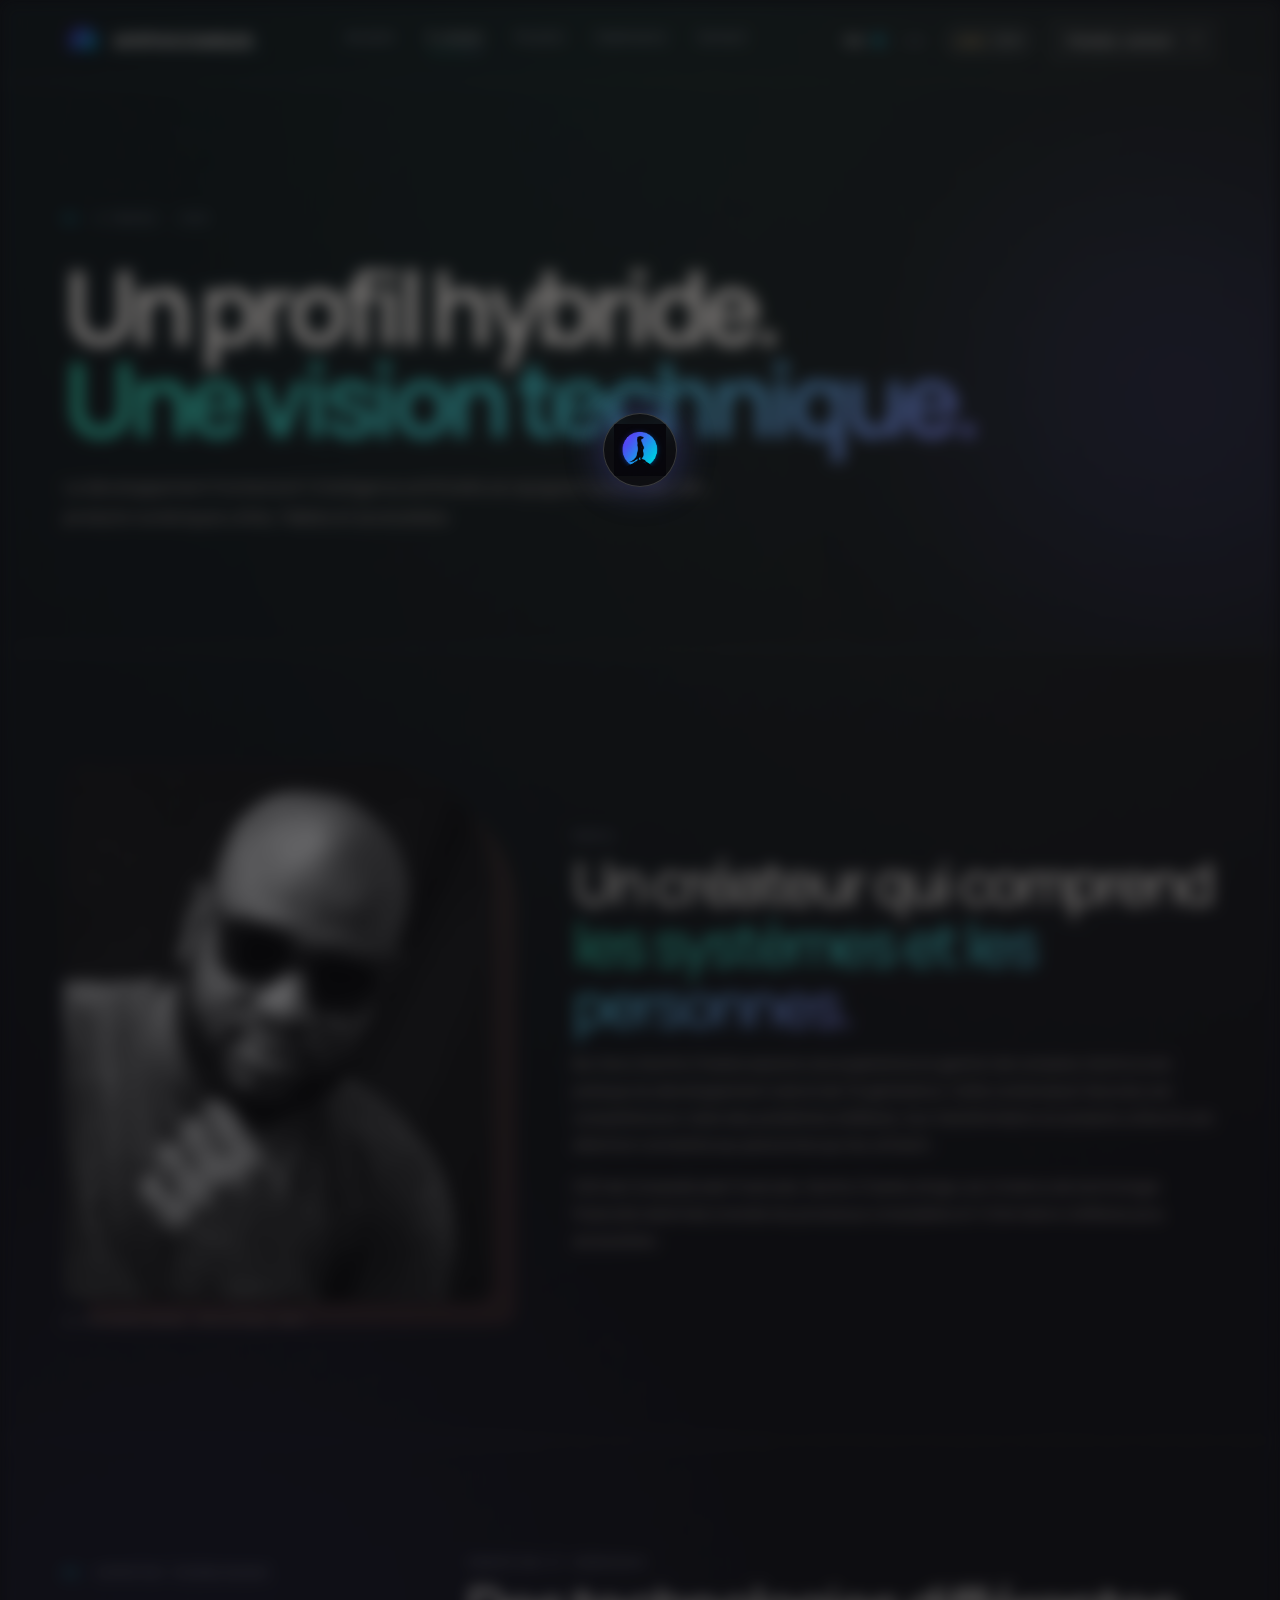
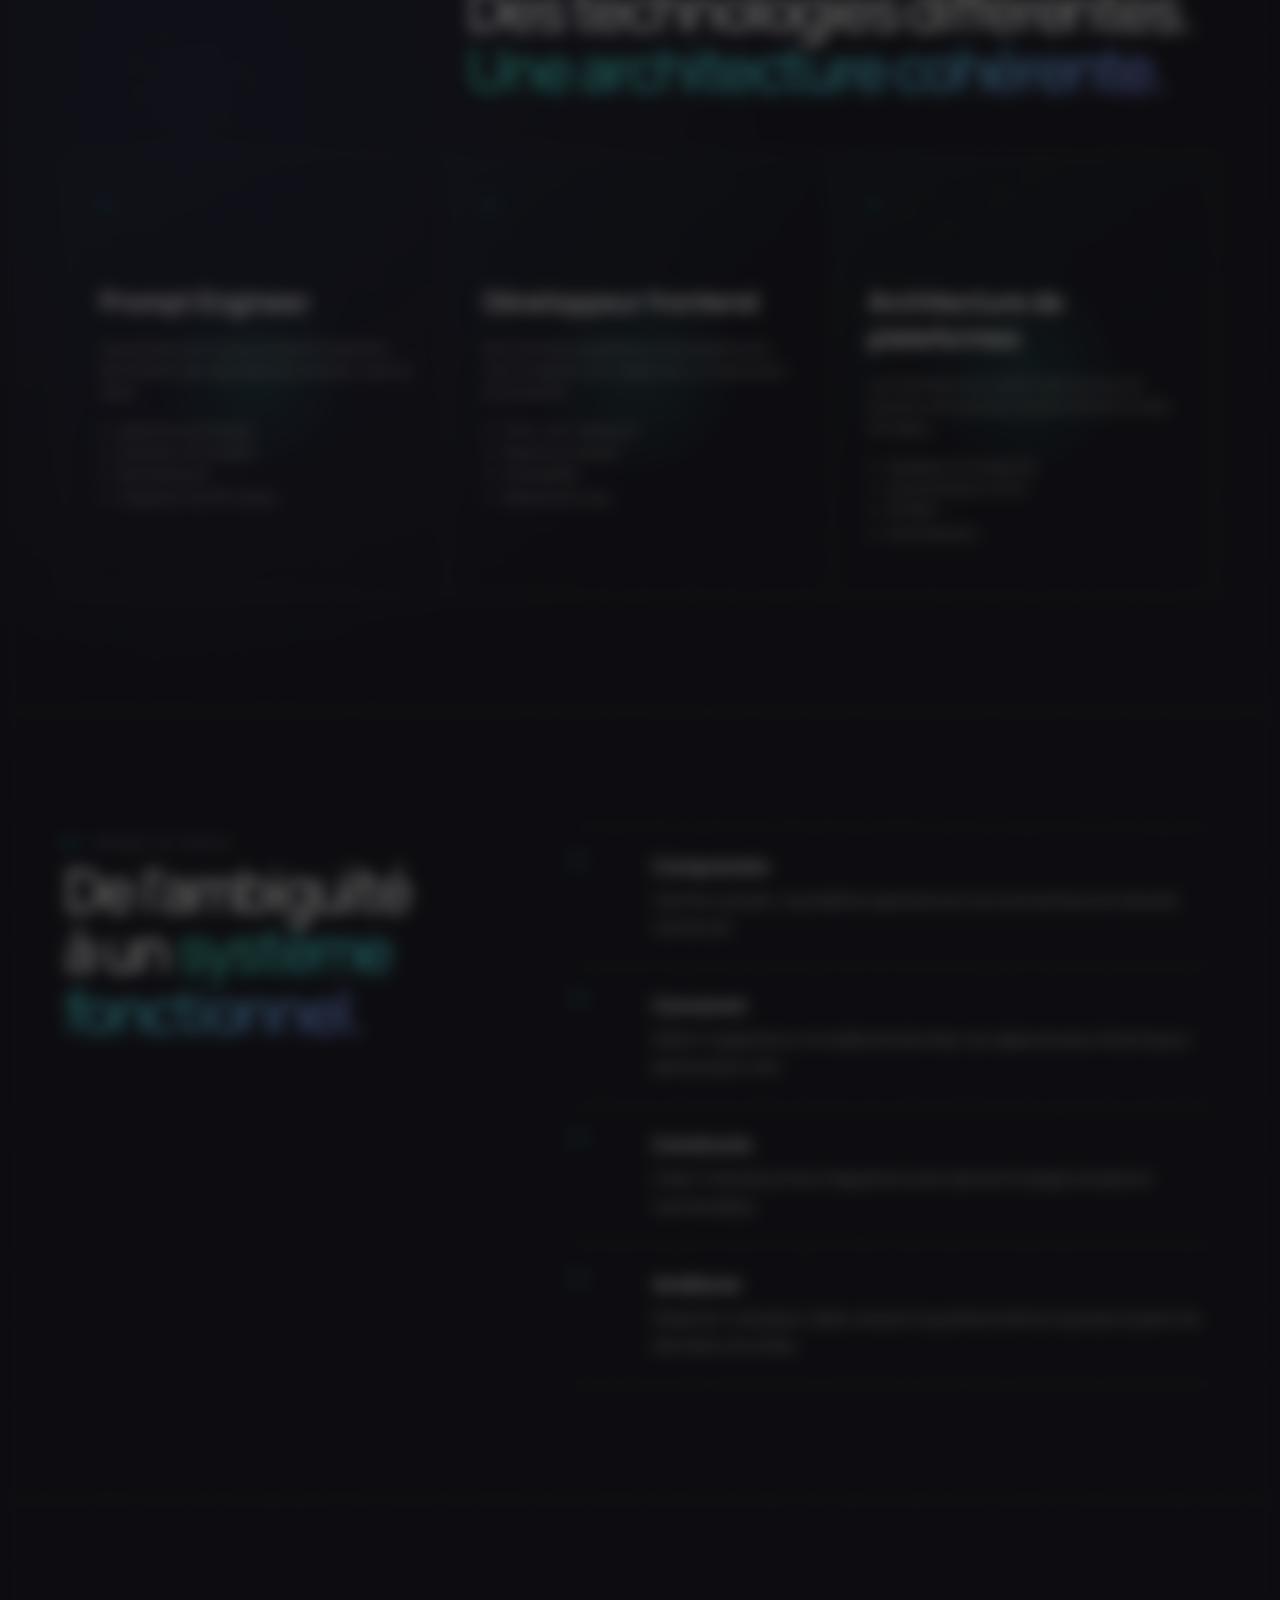
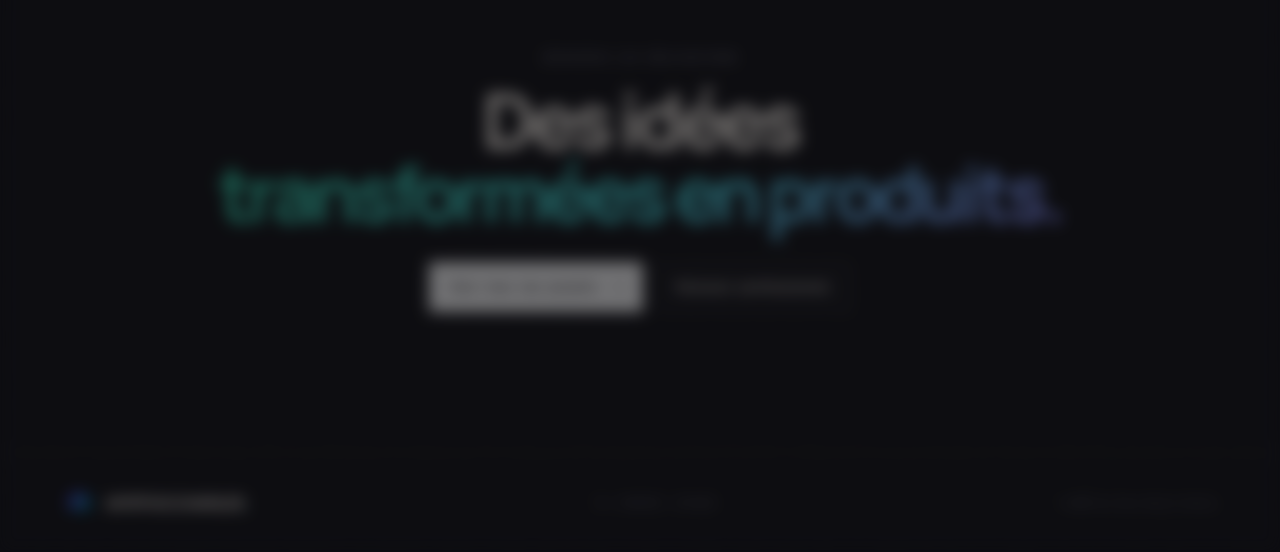
==== commit a8be7f03: "Separate Tech and Biz portfolio experiences" ====
--- a/about.html
+++ b/about.html
@@ -36,9 +36,8 @@
   <main>
     <!-- Introduction de la page. -->
     <section class="inner-hero">
-      <p class="section-number"><span>01</span> À PROPOS</p>
-      <h1>Un profil.<br><em>Trois perspectives.</em></h1>
-      <p>Myrtho Charles évolue à la rencontre de l’intelligence artificielle, du développement de produits et des opérations d’affaires.</p>
+      <div class="tech-content mode-content"><p class="section-number"><span>01</span> À PROPOS · TECH</p><h1>Un profil hybride.<br><em>Une vision technique.</em></h1><p>Le développement frontend et l’intelligence artificielle se rejoignent pour créer des produits numériques utiles, fiables et accessibles.</p></div>
+      <div class="business-content mode-content"><p class="section-number"><span>01</span> À PROPOS · AFFAIRES</p><h1>Un leadership humain.<br><em>Une vision stratégique.</em></h1><p>La gestion de comptes, la direction de produit et l’expérience client se rejoignent pour transformer les besoins en résultats durables.</p></div>
     </section>
 
     <!-- Présentation personnelle détaillée. -->
@@ -57,12 +56,8 @@
 
     <!-- Les trois axes qui structurent le profil. -->
     <section class="section">
-      <div class="section-heading"><p class="section-number"><span>02</span> TROIS PERSPECTIVES</p><div><p class="eyebrow">UN AVANTAGE HYBRIDE</p><h2>Des disciplines différentes.<br><em>Une méthode cohérente.</em></h2></div></div>
-      <div class="detail-grid">
-        <article><span>01</span><h3>Spécialiste IA</h3><p>Les systèmes d’IA générative sont évalués, les prompts sont conçus, les modes d’échec sont testés et les nouvelles capacités sont transformées en processus pratiques.</p><ul><li>Ingénierie de prompts</li><li>Évaluation de modèles</li><li>Red teaming IA</li><li>Intégration de l’API Claude</li></ul></article>
-        <article><span>02</span><h3>Développeur frontend</h3><p>Des interfaces adaptatives et des plateformes web complètes sont créées avec un code propre, accessible et des services de données fiables.</p><ul><li>HTML, CSS, JavaScript</li><li>Supabase et PostgreSQL</li><li>Authentification et RLS</li><li>Déploiement et sécurité web</li></ul></article>
-        <article><span>03</span><h3>Gestionnaire de comptes</h3><p>Les relations corporatives sont gérées en tenant compte des contraintes opérationnelles, de la valeur client mesurable et de la qualité de service.</p><ul><li>76 comptes corporatifs</li><li>Plus de 3 000 employés assurés</li><li>Rétention et qualité de service</li><li>Gouvernance des données</li></ul></article>
-      </div>
+      <div class="tech-content mode-content"><div class="section-heading"><p class="section-number"><span>02</span> EXPERTISE TECHNOLOGIQUE</p><div><p class="eyebrow">CONCEPTION ET INGÉNIERIE</p><h2>Des technologies différentes.<br><em>Une architecture cohérente.</em></h2></div></div><div class="detail-grid"><article><span>01</span><h3>Prompt Engineer</h3><p>Les prompts sont conçus, évalués et améliorés afin d’obtenir des réponses plus précises, sûres et utiles.</p><ul><li>Ingénierie de prompts</li><li>Évaluation de modèles</li><li>Red teaming IA</li><li>Intégration de l’API Claude</li></ul></article><article><span>02</span><h3>Développeur frontend</h3><p>Des interfaces adaptatives et des plateformes web complètes sont créées avec un code propre et accessible.</p><ul><li>HTML, CSS, JavaScript</li><li>Responsive design</li><li>Accessibilité</li><li>Déploiement web</li></ul></article><article><span>03</span><h3>Architecture de plateformes</h3><p>Les interfaces sont reliées à des services de données, des systèmes d’authentification et des API fiables.</p><ul><li>Supabase et PostgreSQL</li><li>Authentification et RLS</li><li>API REST</li><li>Automatisation</li></ul></article></div></div>
+      <div class="business-content mode-content"><div class="section-heading"><p class="section-number"><span>02</span> EXPERTISE D’AFFAIRES</p><div><p class="eyebrow">DIRECTION ET PERFORMANCE</p><h2>Des responsabilités différentes.<br><em>Une valeur durable.</em></h2></div></div><div class="detail-grid"><article><span>01</span><h3>Leadership produit</h3><p>Les besoins du marché sont traduits en proposition de valeur, priorités et feuille de route réaliste.</p><ul><li>Vision stratégique</li><li>Positionnement</li><li>Priorisation</li><li>Exécution</li></ul></article><article><span>02</span><h3>Gestion de comptes B2B</h3><p>Les relations corporatives sont gérées autour de la confiance, de la rétention et de la qualité de service.</p><ul><li>76 comptes corporatifs</li><li>Plus de 3 000 employés assurés</li><li>Rétention client</li><li>Coordination</li></ul></article><article><span>03</span><h3>Excellence opérationnelle</h3><p>Les processus sont clarifiés pour réduire les frictions, améliorer le suivi et soutenir des décisions responsables.</p><ul><li>Optimisation des processus</li><li>Documentation</li><li>Indicateurs de performance</li><li>Gouvernance</li></ul></article></div></div>
     </section>
 
     <!-- Méthode de travail. -->
--- a/styles.css
+++ b/styles.css
@@ -39,6 +39,24 @@
     var(--color-background);
   color: var(--color-text);
   font-family: var(--font-body);
+  transition: background 500ms ease, color 300ms ease;
+}
+
+/* Le mode affaires adopte une palette chaude, élégante et distincte. */
+.business-mode {
+  --color-violet: #d7a448;
+  --color-cyan: #f59e62;
+  --color-coral: #f6bd73;
+  --color-forest: #49351e;
+  --color-forest-deep: #21170e;
+  --color-emerald: #e4b85d;
+  --color-mint: #ffe0a3;
+  --gradient-accent: linear-gradient(135deg, #fff0bd, #e4b85d 48%, #f17f5d);
+  background:
+    radial-gradient(circle at 50% 0%, rgba(113, 78, 29, 0.42), transparent 36%),
+    radial-gradient(circle at 88% 12%, rgba(241, 127, 93, 0.13), transparent 27%),
+    radial-gradient(circle at 12% 46%, rgba(228, 184, 93, 0.09), transparent 30%),
+    #100e0c;
 }
 
 /* Présente la structure du site sous un flou pendant la traduction. */
@@ -88,6 +106,57 @@
 
 .business-mode .tech-content {
   display: none;
+}
+
+.mode-content {
+  animation: mode-content-in 420ms ease both;
+}
+
+.business-mode .accent {
+  color: var(--color-gold);
+}
+
+.business-mode .hero h1 span,
+.business-mode h1 em,
+.business-mode h2 em {
+  background: var(--gradient-accent);
+  -webkit-background-clip: text;
+  background-clip: text;
+  color: transparent;
+}
+
+.business-mode .primary-button {
+  background: linear-gradient(135deg, #fff3cb, #e3b24f);
+  color: #21170e;
+  box-shadow: 0 12px 35px rgba(228, 184, 93, 0.18);
+}
+
+.business-mode .hero-visual > img {
+  filter: sepia(0.28) hue-rotate(345deg) saturate(1.15)
+    drop-shadow(0 0 42px rgba(228, 184, 93, 0.24));
+}
+
+.business-mode .orbit {
+  border-color: rgba(228, 184, 93, 0.25);
+}
+
+.business-mode .floating-card,
+.business-mode .terminal,
+.business-mode .skill-card,
+.business-mode .project-card {
+  border-color: rgba(228, 184, 93, 0.22);
+}
+
+@keyframes mode-content-in {
+  from {
+    opacity: 0;
+    transform: translateY(8px);
+  }
+
+  to {
+    opacity: 1;
+    transform: translateY(0);
+  }
 }
 
 .page-noise {
@@ -1174,11 +1243,21 @@
   font-style: normal;
 }
 
-.inner-hero > p:last-of-type {
+.inner-hero > p:last-of-type,
+.inner-hero > .mode-content > p:last-of-type {
   max-width: 680px;
   color: var(--color-muted);
   font-size: 17px;
   line-height: 1.75;
+}
+
+.business-mode .inner-hero::after {
+  background: rgba(228, 184, 93, 0.18);
+}
+
+.business-mode .mode-toggle i {
+  border-color: rgba(228, 184, 93, 0.55);
+  box-shadow: 0 0 16px rgba(228, 184, 93, 0.2);
 }
 
 .profile-section {
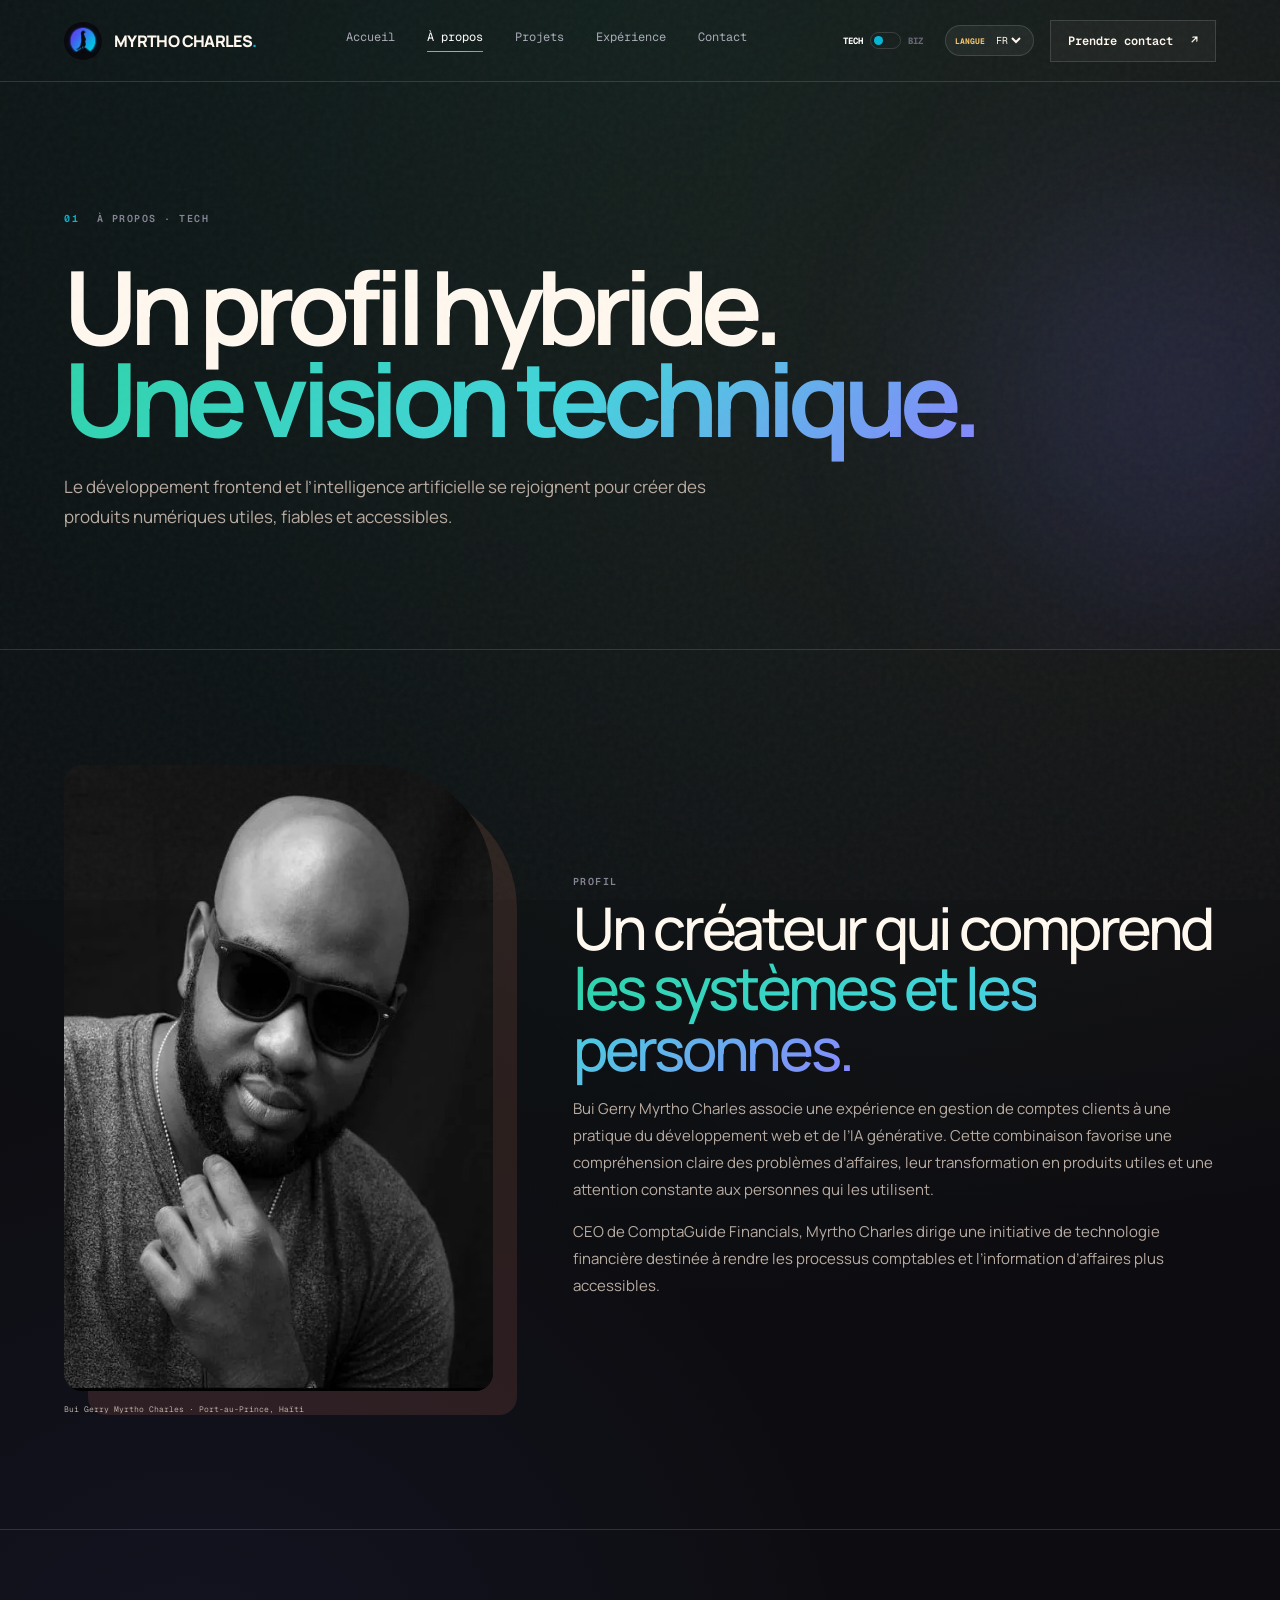
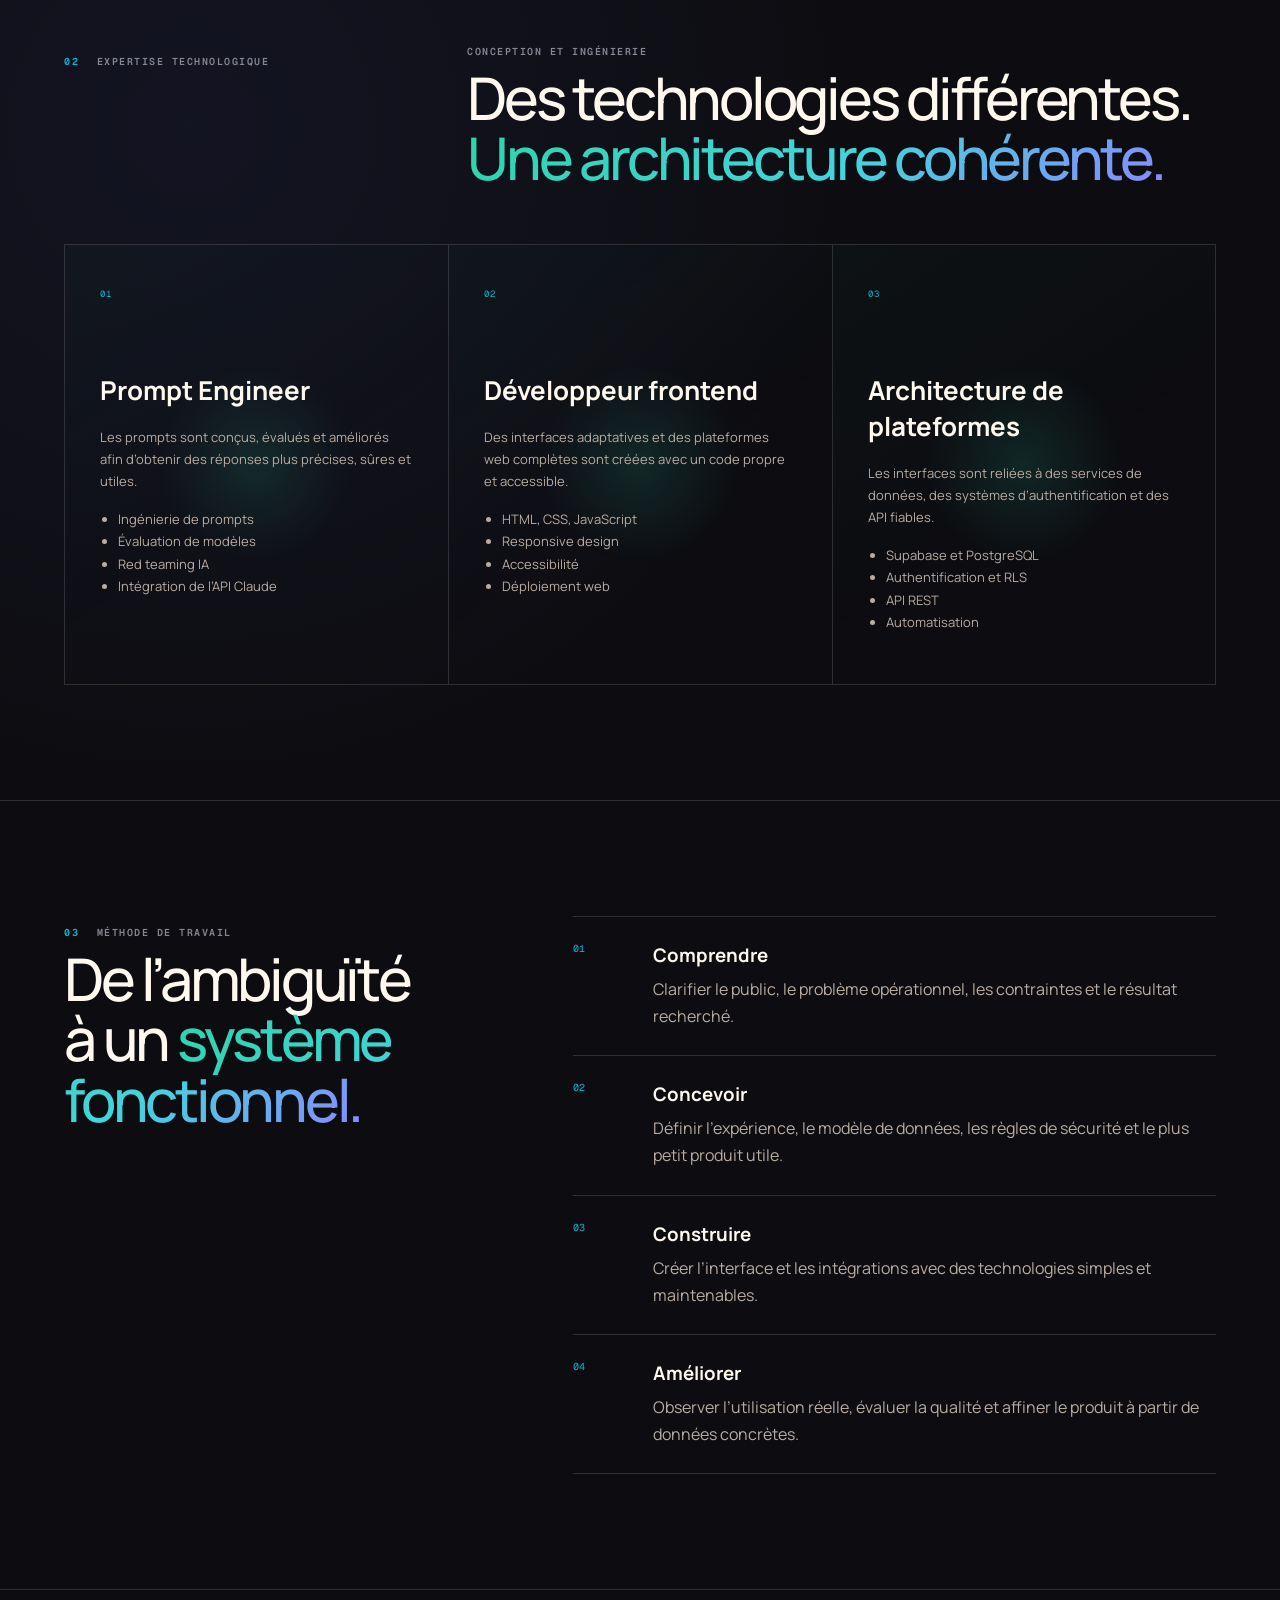
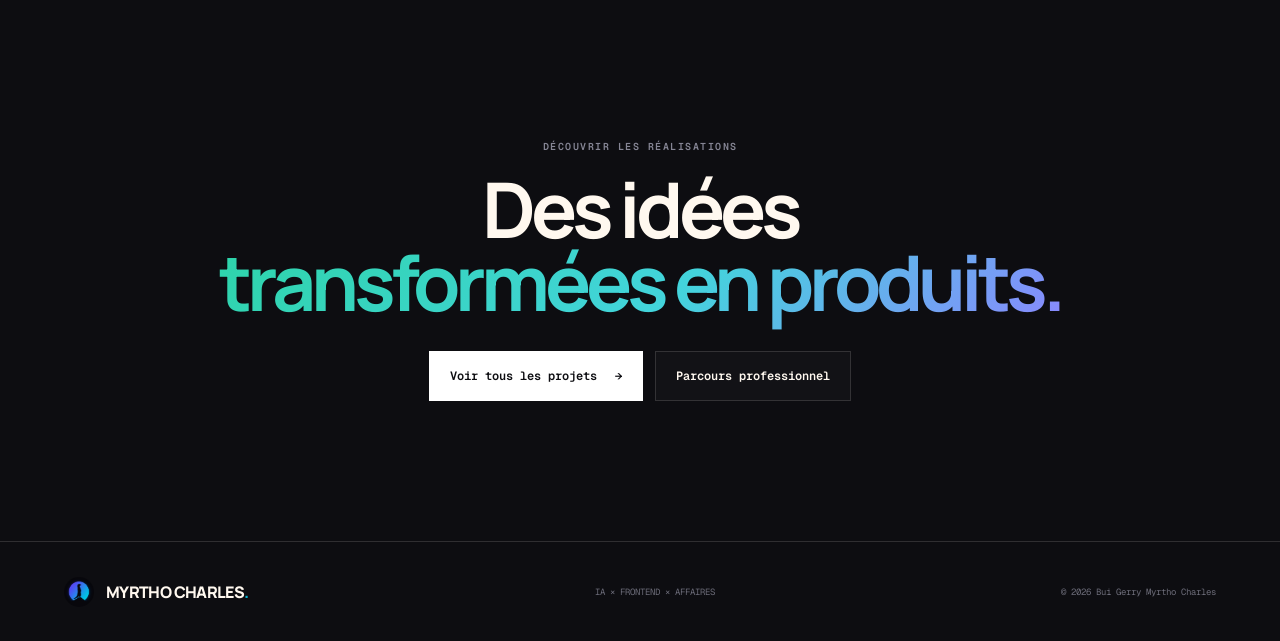
==== commit 5b099277: "Improve portfolio SEO performance and UX" ====
--- a/about.html
+++ b/about.html
@@ -5,8 +5,18 @@
   <meta name="viewport" content="width=device-width, initial-scale=1.0">
   <meta name="description" content="Découvrez le profil hybride de Myrtho Charles entre intelligence artificielle, développement frontend et gestion de comptes.">
   <title>À propos | Myrtho Charles</title>
+  <meta name="theme-color" content="#0d0d11">
+  <link rel="canonical" href="https://titotizzy.github.io/Personnal-website/about.html">
+  <meta property="og:type" content="profile">
+  <meta property="og:title" content="À propos | Myrtho Charles">
+  <meta property="og:description" content="Découvrez le profil hybride de Myrtho Charles entre intelligence artificielle, développement frontend et gestion de comptes.">
+  <meta property="og:image" content="https://titotizzy.github.io/Personnal-website/assets/images/tito-old.webp">
+  <meta property="og:url" content="https://titotizzy.github.io/Personnal-website/about.html">
+  <meta name="twitter:card" content="summary_large_image">
   <script src="language-bootstrap.js"></script>
-  <link rel="icon" href="assets/images/otter-tech-logo.png">
+  <link rel="icon" href="assets/images/favicon.png">
+  <link rel="apple-touch-icon" href="assets/images/apple-touch-icon.png">
+  <link rel="manifest" href="site.webmanifest">
   <link rel="preconnect" href="https://fonts.googleapis.com">
   <link rel="preconnect" href="https://fonts.gstatic.com" crossorigin>
   <link href="https://fonts.googleapis.com/css2?family=Geist+Mono:wght@400;500;600;700&family=Manrope:wght@400;500;600;700;800&display=swap" rel="stylesheet">
@@ -17,7 +27,7 @@
 
   <!-- En-tête commun à toutes les pages. -->
   <header class="site-header">
-    <a class="brand" href="index.html"><img src="assets/images/otter-tech-logo.png" alt="Logo en forme de loutre"><span>MYRTHO CHARLES<span class="accent">.</span></span></a>
+    <a class="brand" href="index.html"><img src="assets/images/otter-tech-logo.webp" alt="Logo en forme de loutre" width="38" height="38"><span>MYRTHO CHARLES<span class="accent">.</span></span></a>
     <button class="menu-button" type="button" aria-label="Ouvrir le menu" aria-expanded="false">☰</button>
     <nav class="main-navigation" aria-label="Navigation principale">
       <a href="index.html">Accueil</a>
@@ -43,7 +53,7 @@
     <!-- Présentation personnelle détaillée. -->
     <section class="section profile-section">
       <figure class="profile-photo">
-        <img src="assets/images/tito-old.jpg" alt="Portrait de Bui Gerry Myrtho Charles">
+        <img src="assets/images/tito-old.webp" alt="Portrait de Bui Gerry Myrtho Charles" width="500" height="626" loading="lazy" decoding="async">
         <figcaption>Bui Gerry Myrtho Charles · Port-au-Prince, Haïti</figcaption>
       </figure>
       <div class="profile-copy">
@@ -74,7 +84,7 @@
     <section class="contact-section"><p class="eyebrow">DÉCOUVRIR LES RÉALISATIONS</p><h2>Des idées<br><em>transformées en produits.</em></h2><div class="button-group"><a class="primary-button" href="projects.html">Voir tous les projets <span>→</span></a><a class="secondary-button" href="experience.html">Parcours professionnel</a></div></section>
   </main>
 
-  <footer class="site-footer"><a class="brand" href="index.html"><img src="assets/images/otter-tech-logo.png" alt=""><span>MYRTHO CHARLES<span class="accent">.</span></span></a><p>IA × FRONTEND × AFFAIRES</p><p>© <span id="current-year"></span> Bui Gerry Myrtho Charles</p></footer>
+  <footer class="site-footer"><a class="brand" href="index.html"><img src="assets/images/otter-tech-logo.webp" alt="" width="38" height="38" loading="lazy" decoding="async"><span>MYRTHO CHARLES<span class="accent">.</span></span></a><p>IA × FRONTEND × AFFAIRES</p><p>© <span id="current-year"></span> Bui Gerry Myrtho Charles</p></footer>
   <script src="script.js"></script>
 </body>
 </html>
--- a/styles.css
+++ b/styles.css
@@ -59,16 +59,13 @@
     #100e0c;
 }
 
-/* Présente la structure du site sous un flou pendant la traduction. */
+/* Garde la page utilisable pendant le chargement éventuel de Google Traduction. */
 html.translation-pending {
   background: #0d0d11;
 }
 
 html.translation-pending body {
-  filter: blur(8px);
-  opacity: 0.42;
-  pointer-events: none;
-  user-select: none;
+  cursor: progress;
 }
 
 html.translation-pending::after {
@@ -81,7 +78,7 @@
   height: 72px;
   border: 1px solid rgba(255, 255, 255, 0.18);
   border-radius: 50%;
-  background: rgba(13, 13, 17, 0.8) url("assets/images/otter-tech-logo.png") center / 52px no-repeat;
+  background: rgba(13, 13, 17, 0.8) url("assets/images/otter-tech-logo.webp") center / 52px no-repeat;
   box-shadow: 0 0 38px rgba(99, 102, 241, 0.35);
   transform: translate(-50%, -50%);
 }
@@ -96,16 +93,80 @@
   font: inherit;
 }
 
-.business-content {
-  display: none;
-}
-
-.business-mode .business-content {
-  display: block;
-}
-
+a:focus-visible,
+button:focus-visible,
+select:focus-visible,
+input:focus-visible,
+textarea:focus-visible {
+  outline: 3px solid rgba(45, 212, 168, 0.85);
+  outline-offset: 4px;
+}
+
+.form-honeypot {
+  position: absolute !important;
+  left: -10000px !important;
+  width: 1px !important;
+  height: 1px !important;
+  opacity: 0 !important;
+  pointer-events: none !important;
+}
+
+.confirmation-page {
+  display: grid;
+  min-height: 100vh;
+  place-items: center;
+  padding: 32px 5vw;
+}
+
+.confirmation-card {
+  width: min(760px, 100%);
+  padding: clamp(38px, 8vw, 82px);
+  border: 1px solid var(--color-border);
+  background: rgba(25, 23, 26, 0.84);
+  text-align: center;
+  box-shadow: 0 30px 90px rgba(0, 0, 0, 0.35);
+}
+
+.confirmation-card > img {
+  width: 110px;
+  margin-bottom: 28px;
+  border-radius: 50%;
+}
+
+.confirmation-card h1 {
+  margin: 22px 0;
+  font-size: clamp(46px, 8vw, 82px);
+  line-height: 0.95;
+  letter-spacing: -0.065em;
+}
+
+.confirmation-card h1 em {
+  background: var(--gradient-accent);
+  background-clip: text;
+  color: transparent;
+  font-style: normal;
+}
+
+.confirmation-card > p:not(.eyebrow) {
+  max-width: 560px;
+  margin: 0 auto 34px;
+  color: var(--color-muted);
+  line-height: 1.75;
+}
+
+.tech-mode .business-content,
 .business-mode .tech-content {
-  display: none;
+  display: none !important;
+}
+
+.business-mode .business-content,
+.tech-mode .tech-content {
+  display: revert;
+}
+
+.business-mode .availability-badge.business-content,
+.tech-mode .availability-badge.tech-content {
+  display: inline-flex;
 }
 
 .mode-content {
@@ -241,7 +302,6 @@
 
 .language-control select {
   border: 0;
-  outline: 0;
   background: transparent;
   color: var(--color-text);
   font-family: var(--font-code);
@@ -1853,7 +1913,6 @@
   width: 100%;
   border: 1px solid rgba(167, 243, 208, 0.18);
   border-radius: 12px;
-  outline: none;
   background: rgba(5, 19, 15, 0.72);
   color: var(--color-text);
   font: 500 14px var(--font-body);
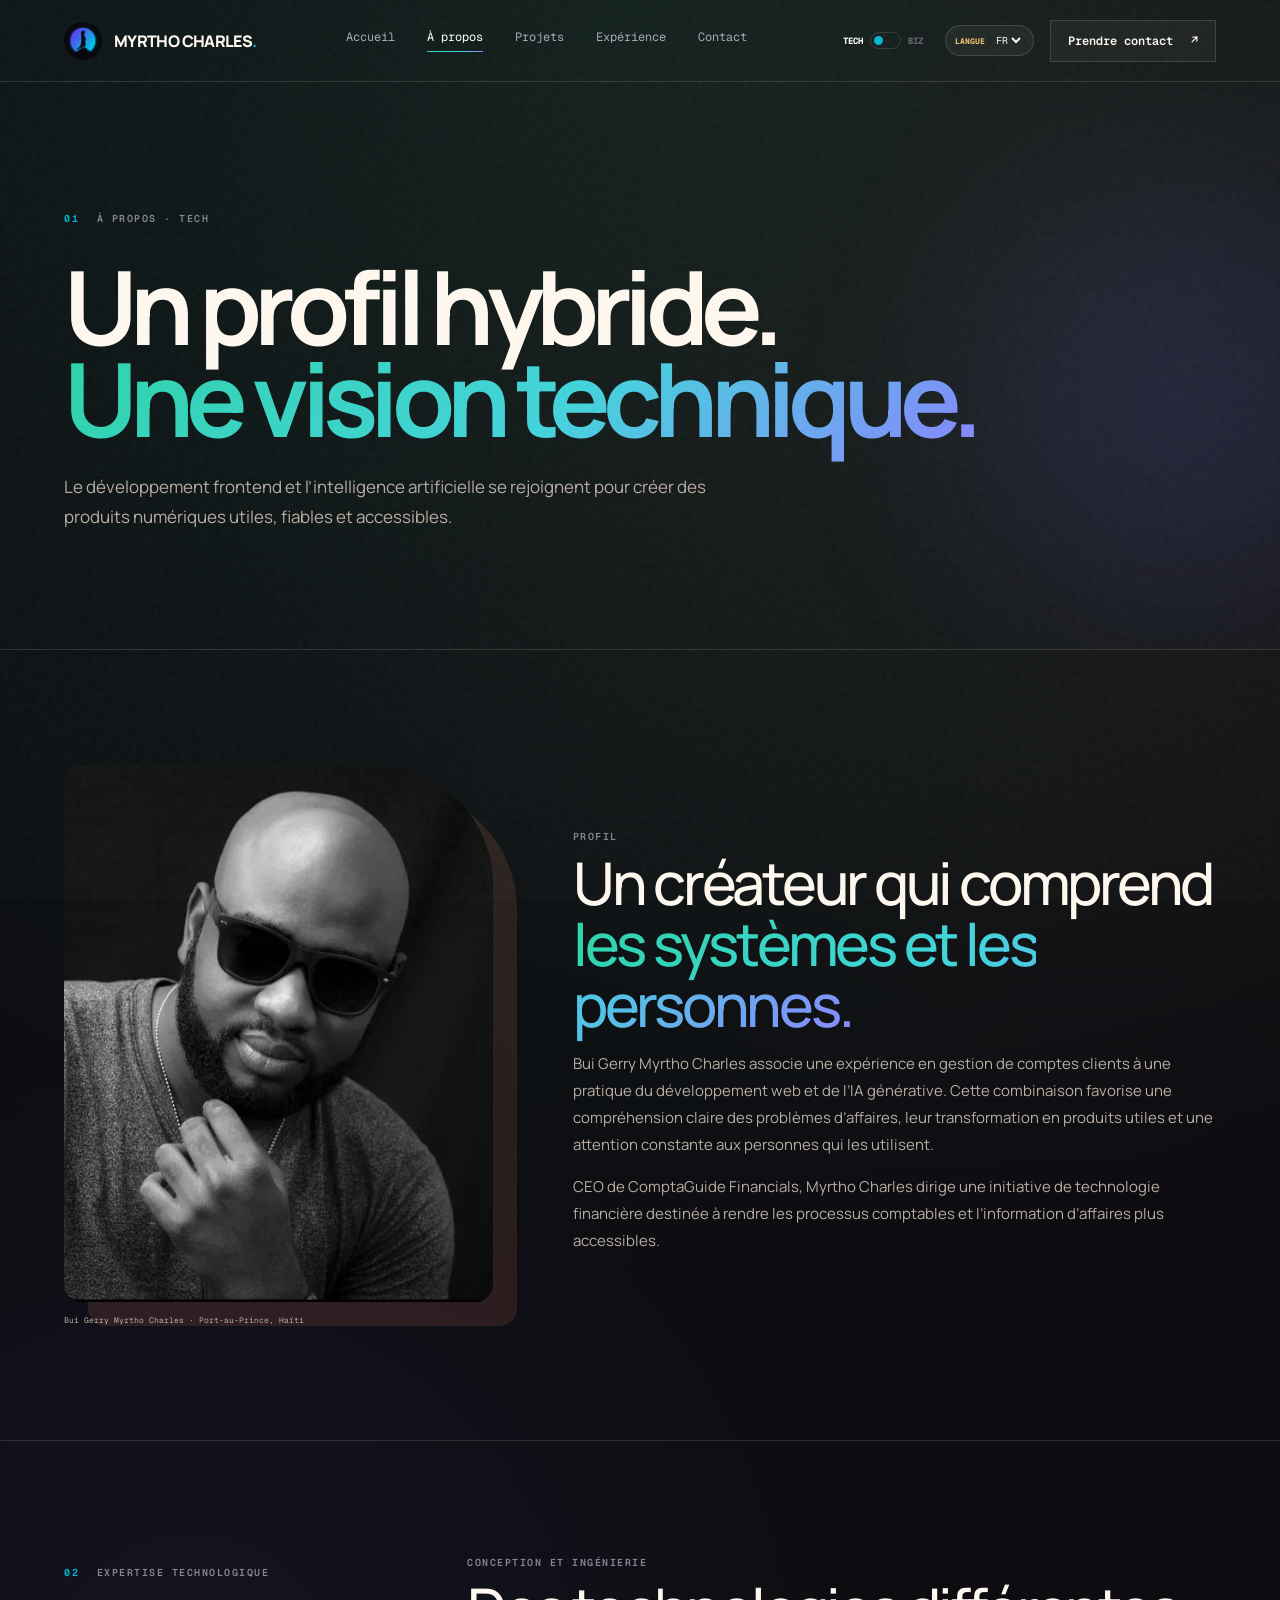
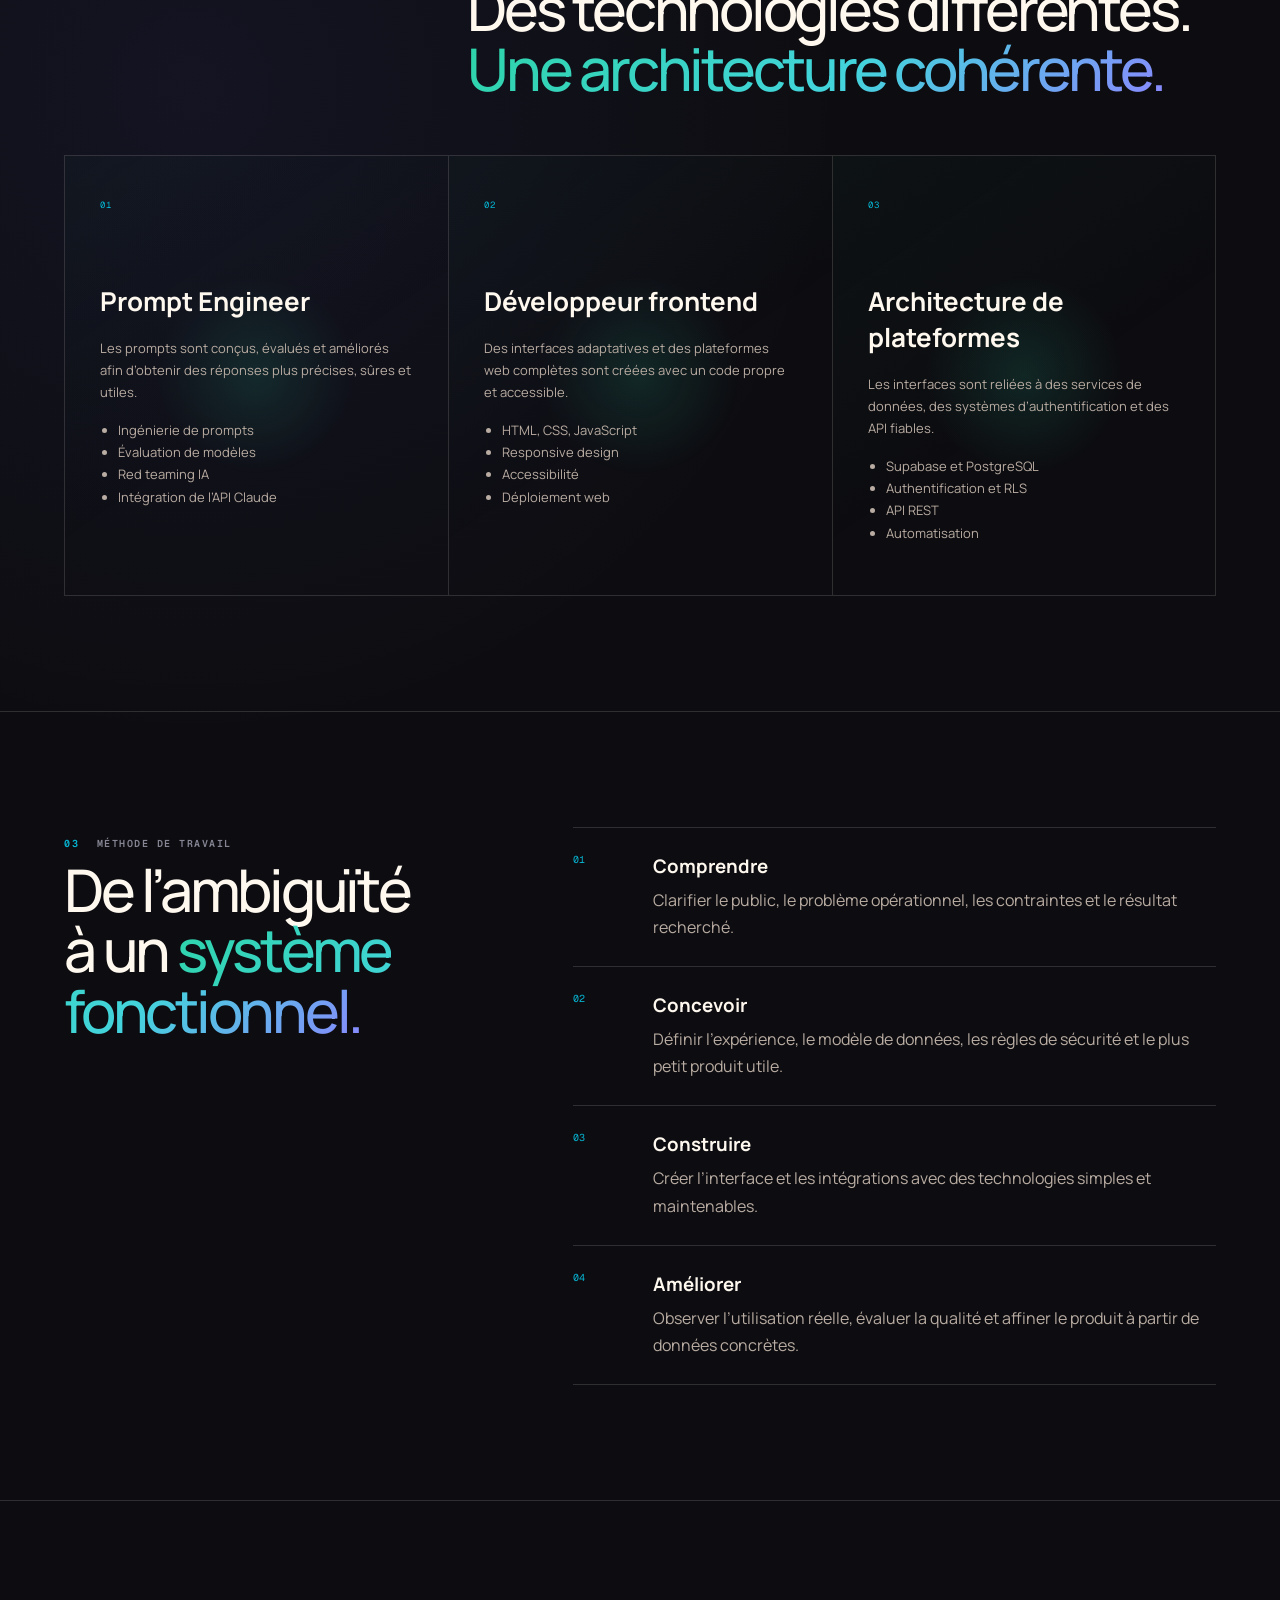
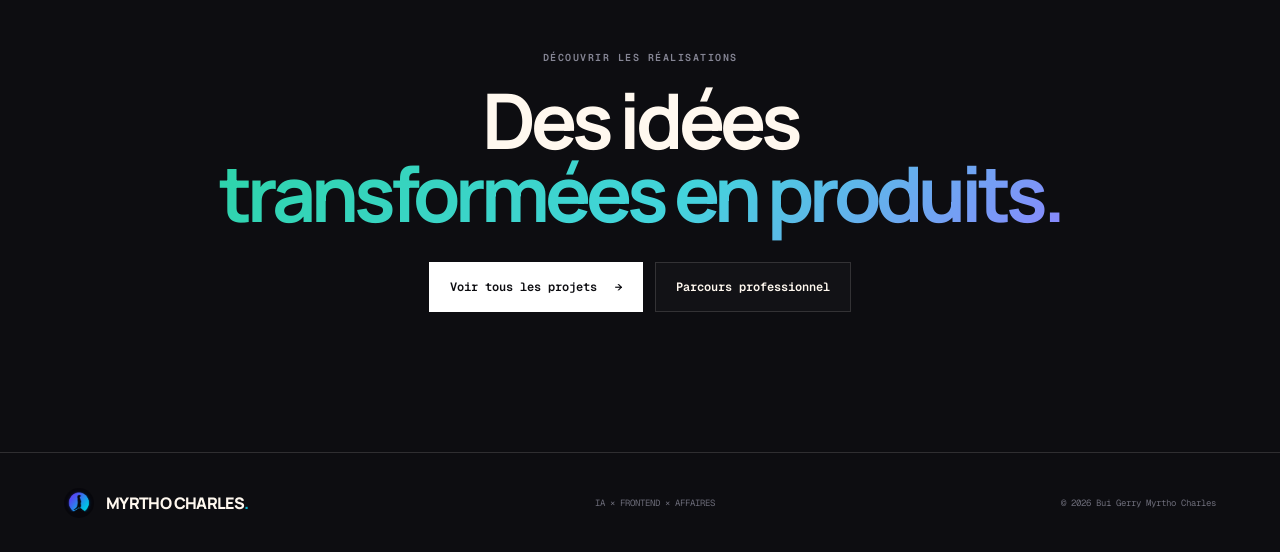
==== commit 13ee8814: "Fix hero image proportions" ====
--- a/about.html
+++ b/about.html
@@ -20,7 +20,7 @@
   <link rel="preconnect" href="https://fonts.googleapis.com">
   <link rel="preconnect" href="https://fonts.gstatic.com" crossorigin>
   <link href="https://fonts.googleapis.com/css2?family=Geist+Mono:wght@400;500;600;700&family=Manrope:wght@400;500;600;700;800&display=swap" rel="stylesheet">
-  <link rel="stylesheet" href="styles.css">
+  <link rel="stylesheet" href="styles.css?v=20260828-hero-fix">
 </head>
 <body class="tech-mode">
   <div class="page-noise" aria-hidden="true"></div>
--- a/styles.css
+++ b/styles.css
@@ -26,6 +26,13 @@
   box-sizing: border-box;
 }
 
+img,
+svg,
+video {
+  max-width: 100%;
+  height: auto;
+}
+
 html {
   scroll-behavior: smooth;
 }
@@ -651,6 +658,9 @@
 
 .hero-visual > img {
   width: min(430px, 100%);
+  height: auto;
+  aspect-ratio: 1 / 1;
+  object-fit: contain;
   border-radius: 50%;
   filter: drop-shadow(0 0 40px rgba(6, 182, 212, 0.16));
   animation: float 6s ease-in-out infinite;
@@ -2487,11 +2497,12 @@
     overflow-x: clip;
   }
 
-  img,
-  svg,
-  video {
-    max-width: 100%;
-  }
+img,
+svg,
+video {
+  max-width: 100%;
+  height: auto;
+}
 
   .site-header {
     align-content: center;
